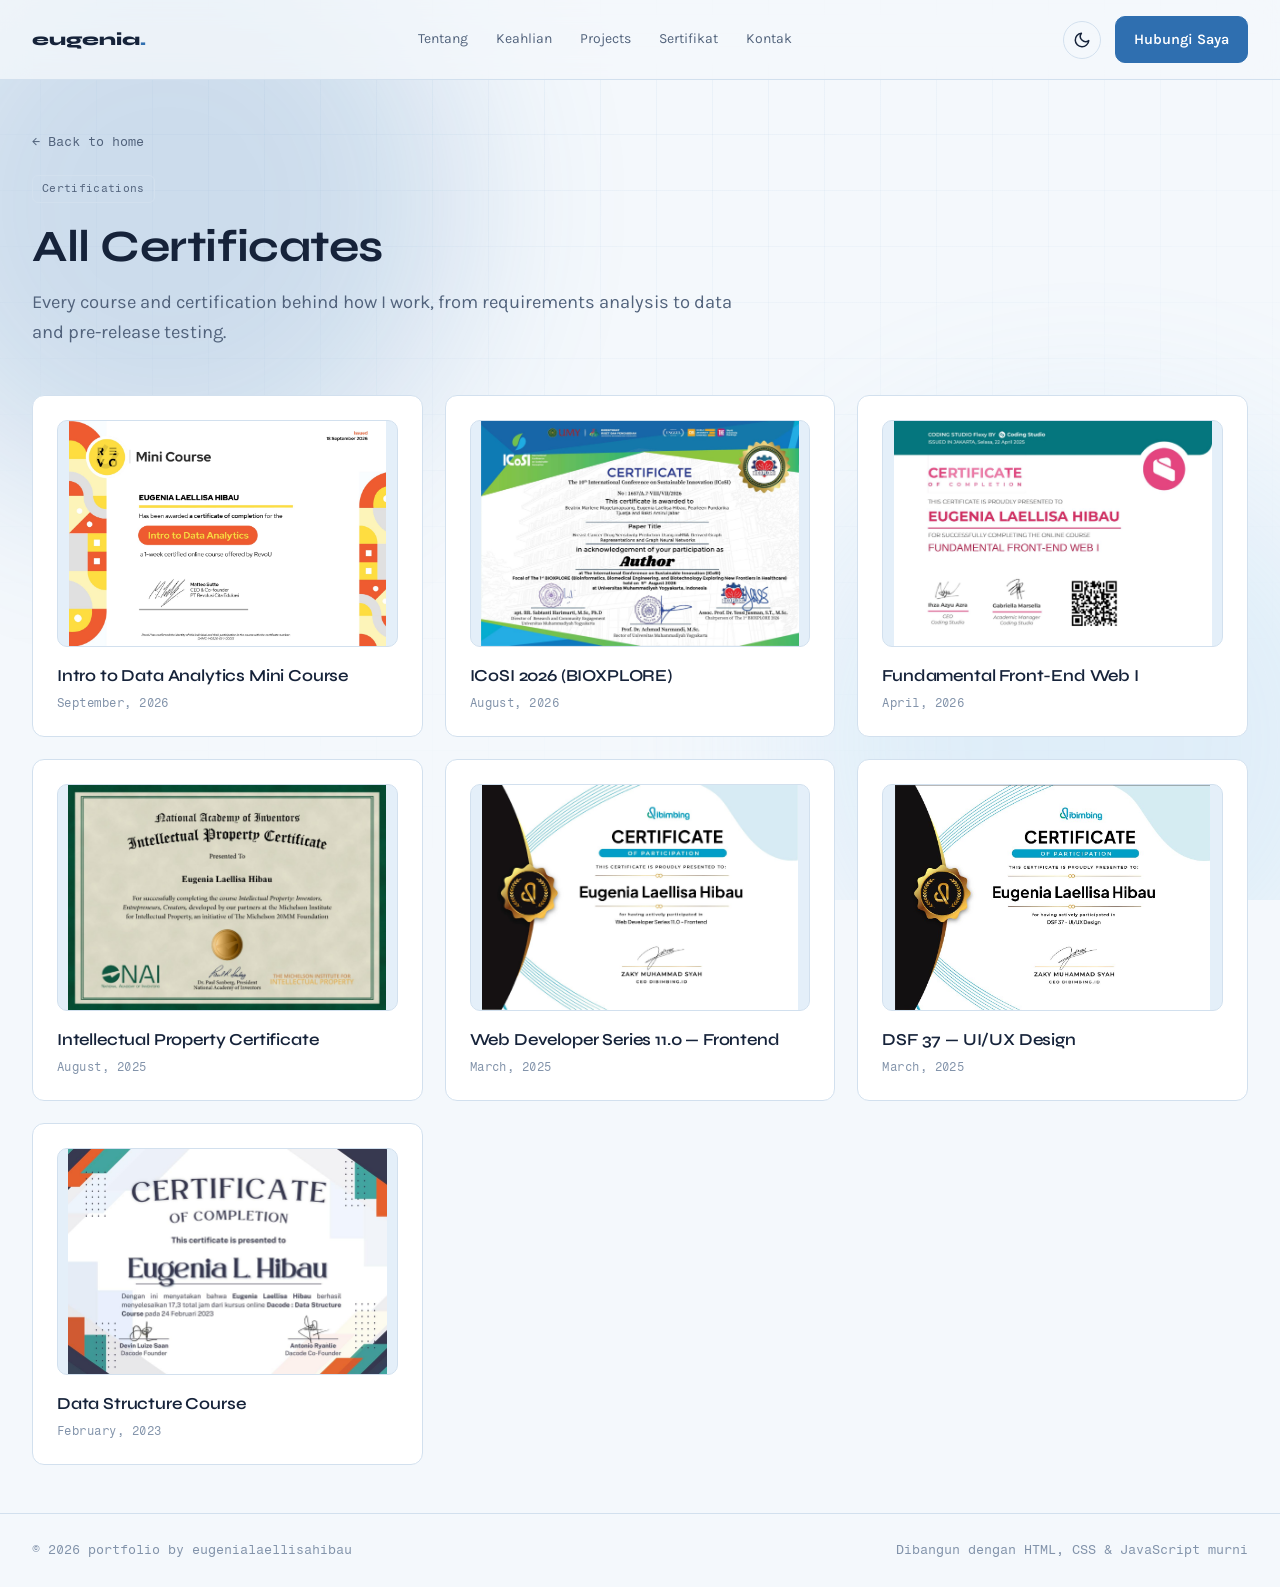
==== certificates.html @ 9e2fe34d "feat: halaman project detail, semua sertifikat, dan perbaikan tampilan Tambah halaman studi kasus pr" ====
<!doctype html>
<html lang="id">
  <head>
    <meta charset="utf-8" />
    <meta name="viewport" content="width=device-width, initial-scale=1" />
    <meta
      name="description"
      content="Semua sertifikat dan pelatihan Eugenia Laellisa Hibau."
    />
    <title>All Certificates — Eugenia Laellisa Hibau</title>

    <link rel="icon" href="favicon.svg" type="image/svg+xml" />
    <link rel="icon" href="favicon.ico" sizes="16x16 32x32 48x48" />
    <link rel="apple-touch-icon" href="apple-touch-icon.png" />

    <link rel="preconnect" href="https://fonts.googleapis.com" />
    <link rel="preconnect" href="https://fonts.gstatic.com" crossorigin />
    <link
      rel="stylesheet"
      href="https://fonts.googleapis.com/css2?family=Syne:wght@600;700;800&family=Karla:wght@400;500;600;700&family=Fragment+Mono&display=swap"
    />

    <link rel="stylesheet" href="css/tokens.css" />
    <link rel="stylesheet" href="css/base.css" />
    <link rel="stylesheet" href="css/reactbits.css" />
    <link rel="stylesheet" href="css/layout.css" />
    <link rel="stylesheet" href="css/sections.css" />
    <link rel="stylesheet" href="css/project-detail.css" />

    <script type="module" src="js/certificates.js"></script>
  </head>

  <body>
    <div class="bg-fx" aria-hidden="true">
      <div class="bg-grid"></div>
      <div class="bg-blob b1"></div>
      <div class="bg-blob b2"></div>
    </div>

    <div class="page">
      <header class="nav">
        <div class="nav-row">
          <a href="index.html#top" class="logo">eugenia<span>.</span></a>

          <nav class="links">
            <a href="index.html#tentang">Tentang</a>
            <a href="index.html#keahlian">Keahlian</a>
            <a href="index.html#proyek">Projects</a>
            <a href="index.html#sertifikat">Sertifikat</a>
            <a href="index.html#kontak">Kontak</a>
          </nav>

          <div class="nav-cta">
            <button
              type="button"
              class="theme-toggle"
              id="theme-toggle"
              aria-label="Ganti tema terang/gelap"
            >
              <svg
                class="icon-sun"
                viewBox="0 0 24 24"
                fill="none"
                stroke="currentColor"
                stroke-width="2"
                stroke-linecap="round"
                stroke-linejoin="round"
                aria-hidden="true"
              >
                <circle cx="12" cy="12" r="4"></circle>
                <path
                  d="M12 2v2M12 20v2M4.93 4.93l1.41 1.41M17.66 17.66l1.41 1.41M2 12h2M20 12h2M4.93 19.07l1.41-1.41M17.66 6.34l1.41-1.41"
                ></path>
              </svg>
              <svg
                class="icon-moon"
                viewBox="0 0 24 24"
                fill="none"
                stroke="currentColor"
                stroke-width="2"
                stroke-linecap="round"
                stroke-linejoin="round"
                aria-hidden="true"
              >
                <path d="M21 12.79A9 9 0 1 1 11.21 3 7 7 0 0 0 21 12.79Z"></path>
              </svg>
            </button>

            <a class="btn btn-primary" href="index.html#kontak">Hubungi Saya</a>
          </div>
        </div>
      </header>

      <main>
        <section class="pd-hero">
          <div class="container">
            <a class="pd-back" href="index.html#sertifikat">&larr; Back to home</a>

            <div class="project-tags">
              <span class="pill">Certifications</span>
            </div>

            <h1 data-animated-content>All Certificates</h1>
            <p class="pd-summary" data-animated-content>
              Every course and certification behind how I work, from
              requirements analysis to data and pre-release testing.
            </p>
          </div>
        </section>

        <section class="pd-body">
          <div class="container">
            <div class="certs-grid">
              <article
                class="card-spotlight cert-card"
                data-animated-content
                data-spotlight
                data-tilt
              >
                <button
                  type="button"
                  class="cert-thumb"
                  data-full="assets/sertifikat/revou-intro-data-analytics.jpg"
                  data-title="Certificate of Completion: Intro to Data Analytics dari RevoU"
                >
                  <img
                    src="assets/sertifikat/revou-intro-data-analytics.jpg"
                    alt="Certificate of Completion: Intro to Data Analytics dari RevoU"
                    loading="lazy"
                    decoding="async"
                  />
                </button>

                <h3 class="cert-title">Intro to Data Analytics Mini Course</h3>
                <p class="cert-date">September, 2026</p>
              </article>

              <article
                class="card-spotlight cert-card"
                data-animated-content
                data-ac-delay="0.06"
                data-spotlight
                data-tilt
              >
                <button
                  type="button"
                  class="cert-thumb"
                  data-full="assets/sertifikat/icosi-bioxplore-2026.jpg"
                  data-title="Sertifikat Author ICoSI 2026 BIOXPLORE dari Universitas Muhammadiyah Yogyakarta"
                >
                  <img
                    src="assets/sertifikat/icosi-bioxplore-2026.jpg"
                    alt="Sertifikat Author ICoSI 2026 BIOXPLORE dari Universitas Muhammadiyah Yogyakarta"
                    loading="lazy"
                    decoding="async"
                  />
                </button>

                <h3 class="cert-title">ICoSI 2026 (BIOXPLORE)</h3>
                <p class="cert-date">August, 2026</p>
              </article>

              <article
                class="card-spotlight cert-card"
                data-animated-content
                data-ac-delay="0.12"
                data-spotlight
                data-tilt
              >
                <button
                  type="button"
                  class="cert-thumb"
                  data-full="assets/sertifikat/coding-studio-frontend-web-i.jpg"
                  data-title="Sertifikat Fundamental Front-End Web I dari Coding Studio"
                >
                  <img
                    src="assets/sertifikat/coding-studio-frontend-web-i.jpg"
                    alt="Sertifikat Fundamental Front-End Web I dari Coding Studio"
                    loading="lazy"
                    decoding="async"
                  />
                </button>

                <h3 class="cert-title">Fundamental Front-End Web I</h3>
                <p class="cert-date">April, 2026</p>
              </article>

              <article
                class="card-spotlight cert-card"
                data-animated-content
                data-ac-delay="0.18"
                data-spotlight
                data-tilt
              >
                <button
                  type="button"
                  class="cert-thumb"
                  data-full="assets/sertifikat/nai-intellectual-property.jpg"
                  data-title="Sertifikat Intellectual Property dari National Academy of Inventors"
                >
                  <img
                    src="assets/sertifikat/nai-intellectual-property.jpg"
                    alt="Sertifikat Intellectual Property dari National Academy of Inventors"
                    loading="lazy"
                    decoding="async"
                  />
                </button>

                <h3 class="cert-title">Intellectual Property Certificate</h3>
                <p class="cert-date">August, 2025</p>
              </article>

              <article
                class="card-spotlight cert-card"
                data-animated-content
                data-ac-delay="0.24"
                data-spotlight
                data-tilt
              >
                <button
                  type="button"
                  class="cert-thumb"
                  data-full="assets/sertifikat/dibimbing-web-developer-frontend.jpg"
                  data-title="Sertifikat Web Developer Series 11.0 Frontend dari dibimbing.id"
                >
                  <img
                    src="assets/sertifikat/dibimbing-web-developer-frontend.jpg"
                    alt="Sertifikat Web Developer Series 11.0 Frontend dari dibimbing.id"
                    loading="lazy"
                    decoding="async"
                  />
                </button>

                <h3 class="cert-title">Web Developer Series 11.0 &mdash; Frontend</h3>
                <p class="cert-date">March, 2025</p>
              </article>

              <article
                class="card-spotlight cert-card"
                data-animated-content
                data-ac-delay="0.3"
                data-spotlight
                data-tilt
              >
                <button
                  type="button"
                  class="cert-thumb"
                  data-full="assets/sertifikat/dibimbing-dsf-37-uiux.jpg"
                  data-title="Sertifikat DSF 37 UI/UX Design dari dibimbing.id"
                >
                  <img
                    src="assets/sertifikat/dibimbing-dsf-37-uiux.jpg"
                    alt="Sertifikat DSF 37 UI/UX Design dari dibimbing.id"
                    loading="lazy"
                    decoding="async"
                  />
                </button>

                <h3 class="cert-title">DSF 37 &mdash; UI/UX Design</h3>
                <p class="cert-date">March, 2025</p>
              </article>

              <article
                class="card-spotlight cert-card"
                data-animated-content
                data-ac-delay="0.36"
                data-spotlight
                data-tilt
              >
                <button
                  type="button"
                  class="cert-thumb"
                  data-full="assets/sertifikat/dacode-data-structure.jpg"
                  data-title="Sertifikat Data Structure Course dari Dacode"
                >
                  <img
                    src="assets/sertifikat/dacode-data-structure.jpg"
                    alt="Sertifikat Data Structure Course dari Dacode"
                    loading="lazy"
                    decoding="async"
                  />
                </button>

                <h3 class="cert-title">Data Structure Course</h3>
                <p class="cert-date">February, 2023</p>
              </article>
            </div>
          </div>
        </section>
      </main>

      <footer>
        <div class="footer-row">
          <span>&copy; 2026 portfolio by eugenialaellisahibau</span>
          <span>Dibangun dengan HTML, CSS &amp; JavaScript murni</span>
        </div>
      </footer>
    </div>
  </body>
</html>
---- css/tokens.css ----
/* ============================================================
   Design token — sumber tunggal untuk warna, radius, dan font.

   Light-first: nilai di :root adalah tema baby blue dan putih,
   dan itu yang tampil untuk semua orang secara bawaan, termasuk
   yang sistemnya diatur gelap. Tema gelap hanya aktif kalau
   pengunjung memilihnya sendiri lewat tombol tema
   (atribut [data-theme='dark'] di <html>).

   Dua biru, dengan peran berbeda:
   --accent    biru tua, untuk tombol dan TEKS. Kontrasnya cukup di
               atas putih.
   --accent-2  baby blue, hanya untuk garis, titik, dan rona. Terlalu
               muda untuk teks: jangan dipakai sebagai `color:` di
               atas latar terang.
   ============================================================ */

:root {
  --bg: #f4f8fc;
  --bg-elevated: #ffffff;
  --surface: #ffffff;
  --surface-2: #e4eff9;
  --border: #d2e0ee;

  --text: #16233a;
  --text-muted: #52637c;
  --text-dim: #8293aa;
  --code: #34496a;

  --accent: #2f6fb0;
  --accent-2: #8cc5ee;
  --accent-warm: #bfe0f7;

  /* warna teks di atas tombol berwarna aksen */
  --on-accent: #ffffff;

  --shadow: 0 18px 40px -24px rgba(22, 35, 58, 0.2);

  --radius-s: 10px;
  --radius-m: 12px;
  --radius-l: 20px;

  --font-display: 'Syne', 'Segoe UI', sans-serif;
  --font-body: 'Karla', 'Segoe UI', Arial, sans-serif;
  --font-mono: 'Fragment Mono', 'Consolas', monospace;

  /* dipakai .theme-toggle untuk menentukan ikon mana yang tampil */
  --icon-sun: none;
  --icon-moon: inline;
}

/* Tema gelap: navy-arang dengan baby blue sebagai aksen. Di latar gelap
   baby blue cukup terang untuk teks, jadi keduanya boleh jadi teks.
   Hanya lewat pilihan manual, tidak mengikuti sistem. */
:root[data-theme='dark'] {
  --bg: #0f1520;
  --bg-elevated: #141c29;
  --surface: #18212f;
  --surface-2: #1f2b3c;
  --border: #2a3749;

  --text: #e6eef8;
  --text-muted: #a0afc2;
  --text-dim: #6c7c91;
  --code: #c3d4ea;

  --accent: #8cc5ee;
  --accent-2: #6aaee0;
  --accent-warm: #bfe0f7;

  --on-accent: #0c1522;

  --shadow: 0 20px 50px -24px rgba(0, 0, 0, 0.55);

  --icon-sun: inline;
  --icon-moon: none;
}
---- css/base.css ----
/* ============================================================
   Reset ringan, tipografi dasar, dan pembungkus lebar halaman.
   ============================================================ */

* {
  box-sizing: border-box;
}

html {
  scroll-behavior: smooth;
}

body {
  margin: 0;
  background: var(--bg);
  color: var(--text);
  font-family: var(--font-body);
  font-size: 16px;
  line-height: 1.6;
  -webkit-font-smoothing: antialiased;
}

a {
  color: inherit;
}

/* line-height 1.15, bukan mewarisi 1.6 dari body: pada font sebesar
   judul, leading longgar ala paragraf menambah spasi kosong di atas
   dan bawah tulisan jauh lebih besar dari yang terlihat wajar, dan
   selama ini membuat jarak di sekitar semua judul section terasa
   terlalu lebar. .hero h1 sudah punya line-height sendiri (0.98) jadi
   tidak terpengaruh. */
h1,
h2,
h3 {
  margin: 0;
  font-family: var(--font-display);
  line-height: 1.15;
  letter-spacing: -0.01em;
  text-wrap: balance;
}

p {
  margin: 0;
}

::selection {
  background: var(--accent);
  color: #fff;
}

:focus-visible {
  outline: 2px solid var(--accent);
  outline-offset: 3px;
}

/* Section yang difokuskan lewat JS setelah klik navigasi (tabindex="-1")
   tidak perlu garis fokus mengelilingi seluruh section. */
[tabindex='-1']:focus {
  outline: none;
}

.container {
  max-width: 1360px;
  margin: 0 auto;
  padding: 0 clamp(16px, 3vw, 32px);
}
---- css/reactbits.css ----
/* ============================================================
   CSS komponen React Bits (https://www.reactbits.dev/)

   Nama class dipertahankan persis seperti komponen aslinya supaya
   mudah dicocokkan dengan dokumentasi. Yang berubah hanya nilai
   warna hardcode -> token halaman, dan itu ditandai per kasus.

   Padanan file di repo React Bits:
     SplitText       src/content/TextAnimations/SplitText/
     GradientText    src/content/TextAnimations/GradientText/
     SpotlightCard   src/content/Components/SpotlightCard/
     TiltedCard      src/content/Components/TiltedCard/
   ============================================================ */

/* ---------------- SplitText ---------------- */

.split-parent {
  display: inline-block;
  overflow: hidden;
  white-space: normal;
  word-wrap: break-word;
  will-change: transform, opacity;
  /* Kompensasi descender: tanpa ini overflow:hidden memotong ekor
     huruf g/y/p pada baris terakhir. */
  padding-bottom: 0.14em;
  margin-bottom: -0.14em;
}

.split-word {
  display: inline-block;
  white-space: nowrap;
  will-change: transform, opacity;
}

.split-char {
  display: inline-block;
  will-change: transform, opacity;
}

/* ---------------- GradientText ---------------- */

.animated-gradient-text {
  position: relative;
  margin: 0 auto;
  display: flex;
  max-width: fit-content;
  flex-direction: row;
  align-items: center;
  justify-content: center;
  border-radius: 20px;
  font-weight: 500;
  backdrop-filter: blur(10px);
  transition: box-shadow 0.5s ease-out;
  overflow: hidden;
}

/* Tambahan di luar komponen asli: varian untuk dipakai sebagai satu
   kata di tengah kalimat, bukan sebagai blok berdiri sendiri. */
.animated-gradient-text.inline {
  display: inline-block;
  margin: 0;
  max-width: none;
  border-radius: 0;
  font-weight: inherit;
  backdrop-filter: none;
  overflow: visible;
  vertical-align: top;
}

.animated-gradient-text.with-border {
  padding: 5.6px 12px;
}

.gradient-overlay {
  position: absolute;
  inset: 0;
  z-index: 0;
  pointer-events: none;
}

.gradient-overlay::before {
  content: '';
  position: absolute;
  left: 50%;
  top: 50%;
  width: calc(100% - 2px);
  height: calc(100% - 2px);
  transform: translate(-50%, -50%);
  border-radius: inherit;
  /* Asli hardcode #120F17. Dipakai token supaya tema terang ikut benar. */
  background-color: var(--bg-elevated);
  z-index: -1;
}

.text-content {
  display: inline-block;
  position: relative;
  z-index: 2;
  background-clip: text;
  -webkit-background-clip: text;
  color: transparent;
}

/* ---------------- SpotlightCard ---------------- */

.card-spotlight {
  position: relative;
  overflow: hidden;
  padding: 32px;
  /* Asli: border-radius 24px, background #111, border #222. */
  border-radius: var(--radius-m);
  border: 1px solid var(--border);
  background: var(--bg-elevated);

  --mouse-x: 50%;
  --mouse-y: 50%;
  --spotlight-color: rgba(255, 255, 255, 0.05);
}

.card-spotlight::before {
  content: '';
  position: absolute;
  inset: 0;
  background: radial-gradient(
    circle at var(--mouse-x) var(--mouse-y),
    var(--spotlight-color),
    transparent 80%
  );
  opacity: 0;
  transition: opacity 0.5s ease;
  pointer-events: none;
}

.card-spotlight:hover::before,
.card-spotlight:focus-within::before {
  opacity: 0.6;
}

/* ---------------- TiltedCard ---------------- */

/* Komponen asli membungkus <img> di dalam .tilted-card-figure yang
   memegang perspective. Di sini tilt dipasang langsung ke kartu
   konten, jadi perspective ikut masuk ke dalam transform. */
.tilted-card {
  transform-style: preserve-3d;
  will-change: transform;
}

.tilted-card-caption {
  pointer-events: none;
  position: absolute;
  left: 0;
  top: 0;
  z-index: 3;
  border-radius: 4px;
  background-color: #fff;
  padding: 4px 10px;
  font-size: 10px;
  color: #2d2d2d;
  white-space: nowrap;
  opacity: 0;
  will-change: transform, opacity;
}
---- css/layout.css ----
/* ============================================================
   Kerangka halaman: lapisan latar, navigasi, tombol, hero,
   kepala section, dan footer.
   ============================================================ */

/* ---------------- lapisan latar ---------------- */

.bg-fx {
  position: fixed;
  inset: 0;
  z-index: 0;
  pointer-events: none;
  overflow: hidden;
}

.bg-grid {
  position: absolute;
  inset: -10% -10%;
  background-image:
    linear-gradient(to right, color-mix(in srgb, var(--accent) 6%, transparent) 1px, transparent 1px),
    linear-gradient(to bottom, color-mix(in srgb, var(--accent) 6%, transparent) 1px, transparent 1px);
  background-size: 56px 56px;
  -webkit-mask-image: radial-gradient(circle at 50% 0%, black, transparent 75%);
  mask-image: radial-gradient(circle at 50% 0%, black, transparent 75%);
}

/* posisi --mx / --my diisi oleh js/main.js mengikuti kursor */
.bg-spot {
  position: absolute;
  inset: 0;
  background: radial-gradient(
    560px circle at var(--mx, 50%) var(--my, 20%),
    color-mix(in srgb, var(--accent-2) 12%, transparent),
    transparent 60%
  );
  transition: background 0.3s ease;
}

/* Di latar terang blob mudah terlalu pekat, jadi opasitasnya lebih
   rendah daripada saat situs masih gelap. */
.bg-blob {
  position: absolute;
  width: 46vw;
  height: 46vw;
  max-width: 640px;
  max-height: 640px;
  border-radius: 50%;
  filter: blur(90px);
  opacity: 0.2;
}

.bg-blob.b1 {
  top: -10%;
  left: -10%;
  background: var(--accent);
  animation: drift1 26s ease-in-out infinite;
}

.bg-blob.b2 {
  bottom: -15%;
  right: -8%;
  background: var(--accent-2);
  animation: drift2 32s ease-in-out infinite;
}

@keyframes drift1 {
  0%,
  100% {
    transform: translate(0, 0) scale(1);
  }
  50% {
    transform: translate(4%, 6%) scale(1.08);
  }
}

@keyframes drift2 {
  0%,
  100% {
    transform: translate(0, 0) scale(1);
  }
  50% {
    transform: translate(-5%, -4%) scale(1.05);
  }
}

@media (prefers-reduced-motion: reduce) {
  .bg-blob {
    animation: none;
  }
}

.page {
  position: relative;
  z-index: 1;
}

/* ---------------- navigasi ---------------- */

header.nav {
  position: sticky;
  top: 0;
  z-index: 20;
  backdrop-filter: blur(14px);
  -webkit-backdrop-filter: blur(14px);
  background: color-mix(in srgb, var(--bg) 78%, transparent);
  border-bottom: 1px solid var(--border);
}

.nav-row {
  display: flex;
  align-items: center;
  justify-content: space-between;
  max-width: 1360px;
  margin: 0 auto;
  padding: 16px clamp(16px, 3vw, 32px);
}

.logo {
  font-family: var(--font-display);
  font-size: 17px;
  font-weight: 800;
  letter-spacing: 0.17px; /* 0.01em pada 17px */
  color: var(--text);
  text-decoration: none;
}

.logo span {
  color: var(--accent);
}

nav.links {
  display: flex;
  gap: 28px;
  margin: 0;
  padding: 0;
  list-style: none;
}

nav.links a {
  font-size: 14px;
  color: var(--text-muted);
  text-decoration: none;
  transition: color 0.2s ease;
}

nav.links a:hover {
  color: var(--text);
}

@media (max-width: 720px) {
  nav.links {
    display: none;
  }
}

/* ---------------- tombol ---------------- */

.btn {
  display: inline-flex;
  align-items: center;
  gap: 8px;
  padding: 11px 18px;
  border: 1px solid transparent;
  border-radius: var(--radius-s);
  font-family: var(--font-body);
  font-size: 14.5px;
  font-weight: 600;
  text-decoration: none;
  cursor: pointer;
  transition: transform 0.2s ease, box-shadow 0.2s ease, background 0.2s ease,
    border-color 0.2s ease, color 0.2s ease;
}

.btn-primary {
  background: var(--accent);
  border-color: var(--accent);
  color: var(--on-accent);
}

.btn-primary:hover {
  transform: translateY(-2px);
  box-shadow: 0 10px 26px -12px color-mix(in srgb, var(--accent) 70%, transparent);
}

.btn-ghost {
  background: var(--surface);
  border-color: var(--border);
  color: var(--text);
}

.btn-ghost:hover {
  border-color: var(--accent);
  color: var(--accent);
}

.nav-cta {
  display: flex;
  align-items: center;
  gap: 14px;
}

.theme-toggle {
  display: inline-flex;
  align-items: center;
  justify-content: center;
  width: 38px;
  height: 38px;
  flex-shrink: 0;
  border: 1px solid var(--border);
  border-radius: 50%;
  background: transparent;
  color: var(--text);
  cursor: pointer;
  transition: border-color 0.2s ease, color 0.2s ease, transform 0.2s ease;
}

.theme-toggle:hover {
  border-color: var(--accent-2);
  color: var(--accent);
  transform: translateY(-1px);
}

.theme-toggle svg {
  width: 18px;
  height: 18px;
}

.theme-toggle .icon-sun {
  display: var(--icon-sun);
}

.theme-toggle .icon-moon {
  display: var(--icon-moon);
}

/* ---------------- hero ---------------- */

/* Tinggi navigasi (80px) dikurangi dari 100dvh, supaya hero mengisi
   persis sisa layar dan section berikutnya tidak ikut terlihat sebelum
   di-scroll. dvh dipakai, bukan vh, supaya di HP tidak terpotong bilah
   alamat browser yang naik-turun. */
.hero {
  position: relative;
  overflow: hidden;
  min-height: calc(100dvh - 80px);
  display: flex;
  flex-direction: column;
  /* align-items sengaja dibiarkan bawaan (stretch): .hero-inner memakai
     class .container, yang punya max-width dan margin:auto sendiri.
     Stretch pada arah silang (horizontal) tidak merusak itu — hasilnya
     tetap kolom 1360px yang sejajar dengan navigasi di atasnya. Kalau
     dipaksa align-items:center, .hero-inner malah melebar penuh layar
     dan pusatnya bergeser dari kolom konten. */
  justify-content: center;
  padding: clamp(40px, 5vw, 64px) 0 clamp(32px, 4vw, 48px);
}

/* Urutan hero: posisi, nama, subheadline, tombol — semua rata tengah. */
.hero-inner {
  position: relative;
  z-index: 1;
  display: flex;
  flex-direction: column;
  align-items: center;
  text-align: center;
}

/* posisi, ditulis mono di atas nama */
.hero-roles {
  font-family: var(--font-mono);
  font-size: clamp(16px, 1.5vw, 18px);
  color: var(--text-muted);
}

/* Nama dalam satu baris. Di Syne 800, "Eugenia Laellisa Hibau" selebar
   ±17,5 kali ukuran fontnya. Lebar kolom konten ±(lebar layar - 64px),
   maksimal 1296px, jadi:
   - 5.2vw menjaga nama tetap muat di kolom pada lebar layar berapa pun;
   - 72px batas atas, karena 72 x 17,5 = 1260px < 1296px.
   Kalau namanya diganti, hitung ulang angka ini. */
.hero h1 {
  margin-top: 14px;
  font-size: clamp(32px, 5.2vw, 72px);
  font-weight: 800;
  line-height: 0.98;
  letter-spacing: -0.02em;
  white-space: nowrap;
}

/* Di HP, satu baris berarti huruf sekecil ±19px. Lebih baik nama
   turun baris dengan ukuran yang tetap tampil sebagai judul. */
@media (max-width: 640px) {
  .hero h1 {
    font-size: 38.4px;
    white-space: normal;
  }
}

.hero p.sub {
  margin: 18px 0 0;
  max-width: 739px; /* ~64ch pada Karla ±19-22px, ukuran hero p.sub */
  font-size: clamp(18.4px, 1.9vw, 22px);
  color: var(--text-muted);
}

.hero-cta {
  display: flex;
  flex-wrap: wrap;
  justify-content: center;
  gap: 14px;
  margin-top: 36px;
}

/* ---------------- kepala section ---------------- */

section {
  padding: clamp(32px, 4vw, 48px) 0;
}

.section-head {
  display: flex;
  flex-direction: column;
  gap: 14px;
  max-width: 570px; /* ~60ch pada Karla 16px */
  margin-bottom: clamp(36px, 5vw, 56px);
}

.kicker {
  font-family: var(--font-mono);
  font-size: 12.5px;
  letter-spacing: 1.75px; /* 0.14em pada 12.5px */
  text-transform: uppercase;
  color: var(--text-dim);
}

.section-head h2 {
  font-size: clamp(27.2px, 3.4vw, 36.8px);
}

.section-head p {
  font-size: 16.32px;
  color: var(--text-muted);
}

/* ---------------- footer ---------------- */

footer {
  border-top: 1px solid var(--border);
  padding: 26px clamp(16px, 3vw, 32px);
}

.footer-row {
  display: flex;
  flex-wrap: wrap;
  justify-content: space-between;
  gap: 10px;
  max-width: 1360px;
  margin: 0 auto;
  font-family: var(--font-mono);
  font-size: 13px;
  color: var(--text-dim);
}
---- css/sections.css ----
/* ============================================================
   Isi tiap section: Tentang, Keahlian, Proyek, Sertifikat, Kontak.
   ============================================================ */

/* ---------------- Tentang ---------------- */

/* align-items default (stretch) sengaja dipertahankan: dua kolom ini
   berbagi satu baris grid, jadi avatar (yang tidak lagi punya
   aspect-ratio tetap) meregang mengikuti tinggi kotak terminal di
   sebelahnya, tinggi berapa pun kotak itu jadinya. Foto selalu "pas"
   dengan tinggi teks, di lebar layar berapa pun. */
.about-grid {
  display: grid;
  grid-template-columns: minmax(0, 340px) minmax(0, 1fr);
  gap: clamp(28px, 5vw, 52px);
}

@media (max-width: 760px) {
  .about-grid {
    grid-template-columns: 1fr;
  }

  /* Di layar sempit, grid turun jadi satu kolom (avatar dan terminal
     bertumpuk), jadi "meregang mengikuti tetangga" tidak berlaku lagi
     -- avatar butuh rasio sendiri di sini supaya tidak kolaps/gepeng. */
  .avatar {
    aspect-ratio: 4 / 5;
    max-width: 280px;
    margin: 0 auto;
  }
}

.avatar {
  position: relative;
  width: 100%;
  overflow: hidden;
  border: 1px solid var(--border);
  border-radius: var(--radius-l);
  background: linear-gradient(155deg, var(--surface-2), var(--surface));
}

.avatar img {
  /* position: absolute mengeluarkan foto dari perhitungan tinggi konten
     avatar. Tanpa ini, foto berpotret (lebih tinggi dari lebar) memaksa
     avatar ikut setinggi rasio aspeknya sendiri saat grid menghitung
     tinggi baris, membuat baris (dan avatar) lebih tinggi daripada kartu
     terminal di sebelahnya. Dengan absolute, avatar tidak punya tinggi
     konten sendiri, jadi baris grid mengikuti tinggi terminal, dan
     avatar -- yang diregangkan grid ke tinggi baris itu -- pas sama
     panjang dengan terminal. */
  position: absolute;
  inset: 0;
  width: 100%;
  height: 100%;
  object-fit: cover;
  object-position: center 80%;
}

.terminal {
  overflow: hidden;
  border: 1px solid var(--border);
  border-radius: var(--radius-m);
  background: var(--bg-elevated);
  box-shadow: var(--shadow);
}

.terminal-bar {
  display: flex;
  align-items: center;
  gap: 8px;
  padding: 12px 16px;
  background: var(--surface);
  border-bottom: 1px solid var(--border);
}

.terminal-bar i {
  width: 10px;
  height: 10px;
  border-radius: 50%;
  background: var(--text-dim);
  opacity: 0.5;
}

.terminal-body {
  padding: 22px 24px 26px;
  font-family: var(--font-mono);
  font-size: 14.5px;
  color: var(--code);
}

.terminal-body .prompt {
  color: var(--accent);
}

.terminal-body .line {
  margin-bottom: 6px;
}

.terminal-body p {
  margin: 0 0 16px;
  font-family: var(--font-body);
  line-height: 1.7;
  color: var(--text);
}

.terminal-body p:last-child {
  margin-bottom: 0;
}

.terminal-body .fact-list {
  margin: 0;
  padding-left: 20px;
  font-family: var(--font-body);
  line-height: 1.7;
  color: var(--text);
}

.terminal-body .fact-list li + li {
  margin-top: 6px;
}

/* ---------------- Keahlian ---------------- */

.skills-grid {
  display: grid;
  grid-template-columns: repeat(auto-fit, minmax(230px, 1fr));
  gap: 20px;
}

/* skin di atas .card-spotlight milik React Bits */
.skill-card {
  padding: 24px;
}

.skill-card:hover {
  border-color: color-mix(in srgb, var(--accent-2) 45%, var(--border));
}

.skill-title {
  font-family: var(--font-display);
  font-size: 16.8px;
  font-weight: 600;
}

.skill-desc {
  margin-top: 8px;
  font-size: 14px;
  line-height: 1.6;
  color: var(--text-muted);
}

/* daftar tag di bawah deskripsi; memakai .pill yang sama dengan
   .project-tags supaya bahasa desainnya konsisten. */
.skill-tags {
  display: flex;
  flex-wrap: wrap;
  gap: 8px;
  margin-top: 14px;
}

/* satu baris ringkas di bawah keempat kartu, bukan diulang per kartu */
.toolbox-strip {
  display: flex;
  align-items: baseline;
  flex-wrap: wrap;
  gap: 8px 12px;
  margin-top: 28px;
  padding-top: 22px;
  border-top: 1px solid var(--border);
}

.toolbox-label {
  flex-shrink: 0;
  font-family: var(--font-mono);
  font-size: 12.5px;
  letter-spacing: 1.75px; /* 0.14em pada 12.5px, sama seperti .kicker */
  text-transform: uppercase;
  color: var(--text-dim);
}

.toolbox-items {
  display: flex;
  flex-wrap: wrap;
  gap: 8px;
}

/* ---------------- Proyek ---------------- */

.projects-grid {
  display: grid;
  grid-template-columns: repeat(auto-fit, minmax(280px, 1fr));
  gap: 22px;
}

/* skin di atas .card-spotlight milik React Bits */
/* Kartunya sendiri adalah <a> (klik di mana saja membuka detail),
   jadi text-decoration dan color dari anchor bawaan browser perlu
   direset di sini. */
.project-card {
  display: flex;
  flex-direction: column;
  min-height: 100%;
  padding: 26px;
  text-decoration: none;
  color: inherit;
}

.project-card:hover {
  border-color: color-mix(in srgb, var(--accent) 45%, var(--border));
  box-shadow: var(--shadow);
}

/* z-index 1 supaya isi kartu tetap di atas lapisan sorot ::before */
.project-tags {
  position: relative;
  z-index: 1;
  display: flex;
  flex-wrap: wrap;
  gap: 8px;
  margin-bottom: 16px;
}

.pill {
  padding: 4px 9px;
  border: 1px solid var(--border);
  border-radius: 6px;
  font-family: var(--font-mono);
  font-size: 11px;
  letter-spacing: 0.33px; /* 0.03em pada 11px */
  color: var(--text-muted);
}

.pill.featured {
  border-color: color-mix(in srgb, var(--accent) 40%, var(--border));
  background: color-mix(in srgb, var(--accent) 10%, transparent);
  color: var(--accent);
}

.project-card h3 {
  position: relative;
  z-index: 1;
  font-size: 18.88px;
  font-weight: 600;
}

.project-card p.desc {
  position: relative;
  z-index: 1;
  flex-grow: 1;
  margin-top: 10px;
  font-size: 14.5px;
  line-height: 1.65;
  color: var(--text-muted);
}

.project-link,
.cert-link {
  position: relative;
  z-index: 1;
  display: inline-flex;
  align-items: center;
  gap: 6px;
  width: fit-content;
  margin-top: 20px;
  font-family: var(--font-mono);
  font-size: 13px;
  color: var(--accent);
  text-decoration: none;
}

.project-link:hover,
.cert-link:hover,
.project-card:hover .project-link {
  text-decoration: underline;
}

/* ---------------- Sertifikat ---------------- */

/* Maksimal 3 kolom: dengan 6 sertifikat, 4 kolom menyisakan baris kedua
   yang cuma terisi 2 kartu. Lebar minimum kolom = sepertiga baris (dikurangi
   dua gap), jadi grid tidak pernah lebih dari 3 kolom; di layar sempit tetap
   turun ke 2 lalu 1 kolom seperti biasa. */
.certs-grid {
  display: grid;
  grid-template-columns: repeat(auto-fit, minmax(max(260px, calc((100% - 44px) / 3)), 1fr));
  gap: 22px;
}

/* Baris kepala section Sertifikat: judul di kiri, tautan "See all" di
   kanan, sejajar di baris yang sama alih-alih tombol di bawah grid. */
.section-head-row {
  display: flex;
  align-items: flex-end;
  justify-content: space-between;
  gap: 24px;
  margin-bottom: clamp(36px, 5vw, 56px);
}

.section-head-row .section-head {
  margin-bottom: 0;
}

.section-see-all {
  flex-shrink: 0;
  display: inline-flex;
  align-items: center;
  gap: 6px;
  font-family: var(--font-mono);
  font-size: 16px;
  color: var(--accent);
  text-decoration: none;
}

.section-see-all:hover {
  text-decoration: underline;
}

@media (max-width: 560px) {
  .section-head-row {
    flex-direction: column;
    align-items: flex-start;
  }
}

/* skin di atas .card-spotlight milik React Bits */
.cert-card {
  display: flex;
  flex-direction: column;
  min-height: 100%;
  padding: 24px;
}

.cert-card:hover {
  border-color: color-mix(in srgb, var(--accent-2) 45%, var(--border));
  box-shadow: var(--shadow);
}

/* Pratinjau gambar sertifikat. object-fit: contain dipakai, bukan cover,
   supaya seluruh muka sertifikat terlihat dan tidak ada tepi yang terpotong. */
.cert-thumb {
  position: relative;
  z-index: 1;
  display: block;
  width: 100%;
  aspect-ratio: 3 / 2;
  margin-bottom: 18px;
  padding: 0;
  overflow: hidden;
  border: 1px solid var(--border);
  border-radius: var(--radius-s);
  background: var(--surface-2);
  cursor: zoom-in;
}

.cert-thumb img {
  width: 100%;
  height: 100%;
  object-fit: contain;
  transition: transform 0.35s cubic-bezier(0.165, 0.84, 0.44, 1);
}

.cert-card:hover .cert-thumb img {
  transform: scale(1.04);
}

/* Petunjuk bahwa gambar bisa diklik. Kursor zoom-in saja tidak cukup:
   di layar sentuh tidak ada kursor sama sekali. */
.cert-thumb::after {
  content: 'Perbesar';
  position: absolute;
  right: 10px;
  bottom: 10px;
  padding: 5px 11px;
  border: 1px solid var(--border);
  border-radius: 999px;
  background: color-mix(in srgb, var(--bg) 80%, transparent);
  backdrop-filter: blur(6px);
  -webkit-backdrop-filter: blur(6px);
  font-family: var(--font-mono);
  font-size: 11px;
  letter-spacing: 0.44px; /* 0.04em pada 11px, .cert-thumb::after */
  color: var(--text);
  opacity: 0;
  transition: opacity 0.25s ease;
  pointer-events: none;
}

.cert-thumb:hover::after,
.cert-thumb:focus-visible::after {
  opacity: 1;
}

/* Tanpa hover, petunjuknya ditampilkan terus. */
@media (hover: none) {
  .cert-thumb::after {
    opacity: 1;
  }
}

@media (prefers-reduced-motion: reduce) {
  .cert-thumb::after {
    transition: none;
  }
}

@media (prefers-reduced-motion: reduce) {
  .cert-thumb img {
    transition: none;
  }
  .cert-card:hover .cert-thumb img {
    transform: none;
  }
}

.cert-title {
  position: relative;
  z-index: 1;
  font-size: 16.8px;
  font-weight: 600;
  line-height: 1.35;
}

.cert-date {
  position: relative;
  z-index: 1;
  margin: 6px 0 0;
  font-family: var(--font-mono);
  font-size: 11.5px;
  letter-spacing: 0.46px; /* 0.04em pada 11.5px, .cert-date */
  color: var(--text-dim);
}

/* ---------------- Kontak ---------------- */

.contact-card {
  display: grid;
  grid-template-columns: 1.1fr 0.9fr;
  gap: 36px;
  align-items: center;
  padding: clamp(32px, 5vw, 56px);
  border: 1px solid var(--border);
  border-radius: var(--radius-l);
  background: linear-gradient(160deg, var(--surface), var(--bg-elevated));
}

@media (max-width: 760px) {
  .contact-card {
    grid-template-columns: 1fr;
  }
}

.contact-card h2 {
  font-size: clamp(25.6px, 3vw, 33.6px);
}

.contact-card p {
  margin-top: 14px;
  max-width: 437px; /* ~46ch pada Karla 16px */
  color: var(--text-muted);
}

/* Melanjutkan gaya "$ kontak --email" yang sebelumnya statis di .prompt-box;
   sekarang jadi tiga baris yang bisa diklik. */
.term-box {
  overflow: hidden;
  border: 1px solid var(--border);
  border-radius: var(--radius-s);
  background: var(--bg);
}

.term-row {
  display: flex;
  align-items: center;
  gap: 11px;
  padding: 13px 16px;
  border-bottom: 1px solid var(--border);
  color: var(--text);
  font-family: var(--font-mono);
  font-size: 13.5px;
  text-decoration: none;
  transition: background 0.15s ease, color 0.15s ease;
}

.term-row:last-child {
  border-bottom: none;
}

.term-row:hover,
.term-row:focus-visible {
  background: var(--surface);
  color: var(--accent);
}

.term-row svg {
  width: 15px;
  height: 15px;
  flex-shrink: 0;
  color: var(--accent);
}

.term-row .field {
  min-width: 62px;
  color: var(--text-dim);
}

.term-row .value {
  color: var(--code);
}

.term-row:hover .value,
.term-row:focus-visible .value {
  color: var(--accent);
}

.term-row .arrow {
  margin-left: auto;
  color: var(--accent);
  opacity: 0;
  transition: opacity 0.15s ease;
}

.term-row:hover .arrow,
.term-row:focus-visible .arrow {
  opacity: 1;
}

/* ---------------- lightbox sertifikat ---------------- */

.lightbox {
  width: min(94vw, 1400px);
  max-width: none;
  max-height: 92vh;
  padding: 0;
  border: 1px solid var(--border);
  border-radius: var(--radius-m);
  background: var(--bg-elevated);
  color: var(--text);
  overflow: hidden;
}

.lightbox::backdrop {
  background: rgba(12, 20, 33, 0.8);
  backdrop-filter: blur(4px);
}

.lightbox img {
  display: block;
  width: 100%;
  max-height: calc(92vh - 64px);
  object-fit: contain;
  background: var(--surface-2);
}

.lightbox-bar {
  display: flex;
  align-items: center;
  justify-content: space-between;
  gap: 16px;
  padding: 14px 18px;
  border-top: 1px solid var(--border);
}

.lightbox-title {
  font-size: 14px;
  line-height: 1.4;
  color: var(--text-muted);
}

.lightbox-close {
  flex-shrink: 0;
  width: 34px;
  height: 34px;
  border: 1px solid var(--border);
  border-radius: 50%;
  background: transparent;
  color: var(--text);
  font-size: 18px;
  line-height: 1;
  cursor: pointer;
  transition: border-color 0.2s ease, color 0.2s ease;
}

.lightbox-close:hover {
  border-color: var(--accent-2);
  color: var(--accent);
}
---- css/project-detail.css ----
/* ============================================================
   Halaman detail proyek (projects/*.html).

   Dipakai bersama tokens.css + base.css + layout.css + sections.css
   (untuk .container, .section-head, .pill, .project-tags, nav, footer).
   File ini hanya berisi yang khas milik halaman detail: hero judul,
   grid ringkasan-kasus, dan navigasi ke proyek lain.
   ============================================================ */

.pd-hero {
  padding: clamp(28px, 5vw, 48px) 0 clamp(20px, 3vw, 32px);
}

.pd-back {
  display: inline-flex;
  align-items: center;
  gap: 6px;
  margin-bottom: 22px;
  font-family: var(--font-mono);
  font-size: 13px;
  color: var(--text-muted);
  text-decoration: none;
}

.pd-back:hover {
  color: var(--accent);
}

.pd-hero .project-tags {
  margin-bottom: 18px;
}

.pd-hero h1 {
  max-width: 22ch;
  font-size: clamp(28.8px, 4.4vw, 44.8px);
}

.pd-summary {
  margin-top: 16px;
  max-width: 65ch;
  font-size: clamp(16px, 1.6vw, 18.4px);
  color: var(--text-muted);
}

/* ---------------- meta: tahun / peran / tumpukan ---------------- */

.pd-meta {
  display: grid;
  grid-template-columns: repeat(auto-fit, minmax(160px, 1fr));
  gap: 20px;
  margin: 32px 0 0;
  padding: 22px 0 0;
  border-top: 1px solid var(--border);
}

.pd-meta dt {
  font-family: var(--font-mono);
  font-size: 11.5px;
  letter-spacing: 0.06em;
  text-transform: uppercase;
  color: var(--text-dim);
}

.pd-meta dd {
  margin: 6px 0 0;
  font-size: 15px;
}

/* ---------------- badan: studi kasus + sisi alat ---------------- */

.pd-body {
  padding-top: clamp(8px, 2vw, 16px);
}

.pd-grid {
  display: grid;
  grid-template-columns: minmax(0, 1fr) minmax(0, 280px);
  gap: clamp(32px, 5vw, 56px);
  align-items: start;
}

@media (max-width: 800px) {
  .pd-grid {
    grid-template-columns: 1fr;
  }
}

.pd-case {
  display: flex;
  flex-direction: column;
  gap: clamp(28px, 4vw, 40px);
}

.pd-case section h2 {
  font-size: 21.5px;
}

.pd-case section p {
  margin-top: 10px;
  max-width: 68ch;
  line-height: 1.7;
  color: var(--text-muted);
}

.pd-side {
  position: sticky;
  top: 96px;
  padding: 22px;
  border: 1px solid var(--border);
  border-radius: var(--radius-m);
  background: var(--bg-elevated);
  box-shadow: var(--shadow);
}

.pd-side h2 {
  font-size: 15px;
}

.pd-side .toolbox-items {
  margin-top: 14px;
}

.pd-side .btn {
  margin-top: 20px;
  width: 100%;
  justify-content: center;
}

/* ---------------- navigasi ke proyek lain ---------------- */

.pd-pager {
  display: flex;
  flex-wrap: wrap;
  justify-content: space-between;
  gap: 16px;
  margin-top: clamp(48px, 6vw, 72px);
  padding-top: 28px;
  border-top: 1px solid var(--border);
}

.pd-pager a {
  display: flex;
  flex-direction: column;
  gap: 4px;
  max-width: 320px;
  text-decoration: none;
  color: var(--text);
}

.pd-pager a:last-child {
  text-align: right;
  align-items: flex-end;
}

.pd-pager .pd-pager-label {
  font-family: var(--font-mono);
  font-size: 11.5px;
  letter-spacing: 0.06em;
  text-transform: uppercase;
  color: var(--text-dim);
}

.pd-pager .pd-pager-title {
  font-family: var(--font-display);
  font-weight: 600;
  font-size: 15px;
}

.pd-pager a:hover .pd-pager-title {
  color: var(--accent);
}
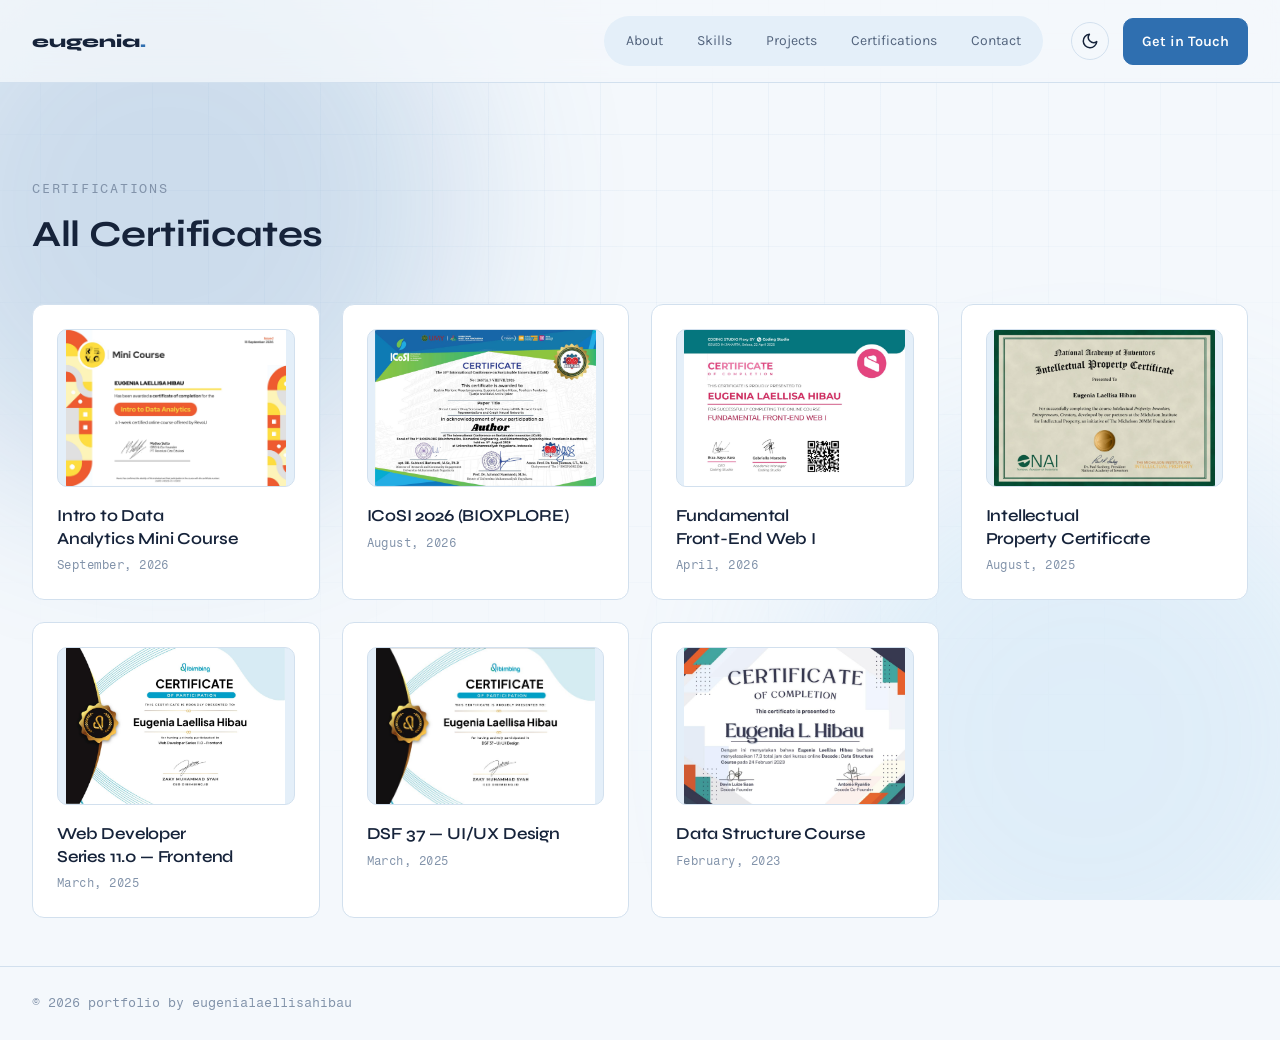
==== commit 37d8d616: "feat: jadikan navbar/proyek berbahasa Inggris, rombak studi kasus Digital Invitation Ganti label nav" ====
--- a/certificates.html
+++ b/certificates.html
@@ -43,11 +43,11 @@
           <a href="index.html#top" class="logo">eugenia<span>.</span></a>
 
           <nav class="links">
-            <a href="index.html#tentang">Tentang</a>
-            <a href="index.html#keahlian">Keahlian</a>
+            <a href="index.html#tentang">About</a>
+            <a href="index.html#keahlian">Skills</a>
             <a href="index.html#proyek">Projects</a>
-            <a href="index.html#sertifikat">Sertifikat</a>
-            <a href="index.html#kontak">Kontak</a>
+            <a href="index.html#sertifikat">Certifications</a>
+            <a href="index.html#kontak">Contact</a>
           </nav>
 
           <div class="nav-cta">
@@ -86,7 +86,7 @@
               </svg>
             </button>
 
-            <a class="btn btn-primary" href="index.html#kontak">Hubungi Saya</a>
+            <a class="btn btn-primary" href="index.html#kontak">Get in Touch</a>
           </div>
         </div>
       </header>
@@ -94,23 +94,15 @@
       <main>
         <section class="pd-hero">
           <div class="container">
-            <a class="pd-back" href="index.html#sertifikat">&larr; Back to home</a>
-
-            <div class="project-tags">
-              <span class="pill">Certifications</span>
-            </div>
-
-            <h1 data-animated-content>All Certificates</h1>
-            <p class="pd-summary" data-animated-content>
-              Every course and certification behind how I work, from
-              requirements analysis to data and pre-release testing.
-            </p>
+            <div class="kicker">Certifications</div>
+
+            <h1 class="pd-hero-title-sm" data-animated-content>All Certificates</h1>
           </div>
         </section>
 
         <section class="pd-body">
           <div class="container">
-            <div class="certs-grid">
+            <div class="certs-grid certs-grid-4">
               <article
                 class="card-spotlight cert-card"
                 data-animated-content
@@ -292,7 +284,6 @@
       <footer>
         <div class="footer-row">
           <span>&copy; 2026 portfolio by eugenialaellisahibau</span>
-          <span>Dibangun dengan HTML, CSS &amp; JavaScript murni</span>
         </div>
       </footer>
     </div>
--- a/css/layout.css
+++ b/css/layout.css
@@ -109,7 +109,8 @@
 .nav-row {
   display: flex;
   align-items: center;
-  justify-content: space-between;
+  justify-content: flex-start;
+  gap: 28px;
   max-width: 1360px;
   margin: 0 auto;
   padding: 16px clamp(16px, 3vw, 32px);
@@ -128,23 +129,39 @@
   color: var(--accent);
 }
 
+/* margin-left: auto mendorong nav.links + nav-cta jadi satu kelompok
+   rapat di kanan, logo tetap sendirian di kiri. */
 nav.links {
   display: flex;
-  gap: 28px;
-  margin: 0;
-  padding: 0;
+  align-items: center;
+  gap: 2px;
+  margin: 0 0 0 auto;
+  padding: 6px;
   list-style: none;
+  background: var(--surface-2);
+  border-radius: 999px;
 }
 
 nav.links a {
+  padding: 8px 16px;
+  border-radius: 999px;
   font-size: 14px;
   color: var(--text-muted);
   text-decoration: none;
-  transition: color 0.2s ease;
+  transition: color 0.2s ease, background 0.2s ease, box-shadow 0.2s ease;
 }
 
 nav.links a:hover {
   color: var(--text);
+}
+
+/* Tautan section yang sedang terlihat, disorot oleh js/main.js lewat
+   IntersectionObserver -- lihat komentar "navigasi: sorot tautan". */
+nav.links a.is-active {
+  background: var(--bg-elevated);
+  color: var(--accent);
+  font-weight: 600;
+  box-shadow: var(--shadow);
 }
 
 @media (max-width: 720px) {
@@ -191,6 +208,30 @@
 .btn-ghost:hover {
   border-color: var(--accent);
   color: var(--accent);
+}
+
+/* Dipakai di atas kartu berwarna solid (mis. CTA penutup halaman detail
+   proyek), bukan di atas latar biasa -- makanya warnanya kebalik dari
+   .btn-primary/.btn-ghost. */
+.btn-light {
+  background: var(--on-accent);
+  border-color: var(--on-accent);
+  color: var(--accent);
+}
+
+.btn-light:hover {
+  transform: translateY(-2px);
+  box-shadow: 0 10px 26px -12px rgba(0, 0, 0, 0.25);
+}
+
+.btn-outline-light {
+  background: transparent;
+  border-color: color-mix(in srgb, var(--on-accent) 55%, transparent);
+  color: var(--on-accent);
+}
+
+.btn-outline-light:hover {
+  border-color: var(--on-accent);
 }
 
 .nav-cta {
--- a/css/sections.css
+++ b/css/sections.css
@@ -121,19 +121,43 @@
 
 /* ---------------- Keahlian ---------------- */
 
+/* Judul section ini panjang ("What I focus on, and the skills I bring to
+   each") dan section-head lain gak punya subheadline lagi di sini, jadi
+   batas lebar 570px (yang gunanya membatasi lebar paragraf) dilepas
+   supaya judulnya muat satu baris. */
+#keahlian .section-head {
+  max-width: none;
+}
+
+#keahlian .section-head h2 {
+  font-size: clamp(22.4px, 2.6vw, 32px);
+  white-space: nowrap;
+}
+
+@media (max-width: 700px) {
+  #keahlian .section-head h2 {
+    white-space: normal;
+  }
+}
+
 .skills-grid {
   display: grid;
   grid-template-columns: repeat(auto-fit, minmax(230px, 1fr));
   gap: 20px;
 }
 
-/* skin di atas .card-spotlight milik React Bits */
+/* skin di atas .card-spotlight milik React Bits. Warna kartu berpindah ke
+   solid accent saat di-hover -- transition di sini, nilai akhirnya di
+   blok :hover di bawah. */
 .skill-card {
   padding: 24px;
+  transition: background 0.25s ease, border-color 0.25s ease, color 0.25s ease;
 }
 
 .skill-card:hover {
-  border-color: color-mix(in srgb, var(--accent-2) 45%, var(--border));
+  border-color: var(--accent);
+  background: var(--accent);
+  color: var(--on-accent);
 }
 
 .skill-title {
@@ -142,40 +166,186 @@
   font-weight: 600;
 }
 
+/* .skill-desc dan .skill-list ditumpuk di sel grid yang sama (bukan
+   dipasang/dilepas lewat display), jadi keduanya sama-sama ikut
+   menentukan tinggi .skill-body -- tinggi kartu jadi tetap sama baik
+   di-hover maupun tidak, tidak ada lompatan ukuran. Yang berubah cuma
+   opacity/visibility. */
+.skill-body {
+  position: relative;
+  display: grid;
+  margin-top: 8px;
+}
+
+.skill-body > * {
+  grid-area: 1 / 1;
+}
+
 .skill-desc {
-  margin-top: 8px;
   font-size: 14px;
   line-height: 1.6;
   color: var(--text-muted);
-}
-
-/* daftar tag di bawah deskripsi; memakai .pill yang sama dengan
-   .project-tags supaya bahasa desainnya konsisten. */
-.skill-tags {
-  display: flex;
-  flex-wrap: wrap;
+  opacity: 1;
+  visibility: visible;
+  transition: opacity 0.2s ease;
+}
+
+.skill-card:hover .skill-desc {
+  opacity: 0;
+  visibility: hidden;
+}
+
+/* Daftar keahlian bercentang, cuma tampil saat kartu di-hover -- lihat
+   .skill-card:hover .skill-list di bawah. Tanda centang dibuat lewat
+   ::before, bukan <svg> per item, supaya markup-nya tetap teks polos. */
+.skill-list {
+  display: flex;
+  flex-direction: column;
+  gap: 7px;
+  margin: 0;
+  padding: 0;
+  list-style: none;
+  font-size: 13.5px;
+  opacity: 0;
+  visibility: hidden;
+  transition: opacity 0.2s ease;
+}
+
+.skill-card:hover .skill-list {
+  opacity: 1;
+  visibility: visible;
+}
+
+.skill-list li {
+  display: flex;
+  align-items: center;
   gap: 8px;
+}
+
+.skill-list li::before {
+  content: '';
+  flex-shrink: 0;
+  width: 16px;
+  height: 16px;
+  border-radius: 50%;
+  background: color-mix(in srgb, var(--on-accent) 22%, transparent);
+  background-image: url("data:image/svg+xml,%3Csvg xmlns='http://www.w3.org/2000/svg' viewBox='0 0 24 24' fill='none' stroke='white' stroke-width='3' stroke-linecap='round' stroke-linejoin='round'%3E%3Cpath d='m5 12 5 5L20 7'/%3E%3C/svg%3E");
+  background-repeat: no-repeat;
+  background-position: center;
+  background-size: 60%;
+}
+
+.skill-count {
+  display: block;
   margin-top: 14px;
+  font-family: var(--font-mono);
+  font-size: 12.5px;
+  color: var(--text-dim);
+}
+
+.skill-card:hover .skill-count {
+  visibility: hidden;
 }
 
 /* satu baris ringkas di bawah keempat kartu, bukan diulang per kartu */
 .toolbox-strip {
   display: flex;
-  align-items: baseline;
-  flex-wrap: wrap;
-  gap: 8px 12px;
+  flex-direction: column;
+  gap: 16px;
   margin-top: 28px;
   padding-top: 22px;
   border-top: 1px solid var(--border);
 }
 
 .toolbox-label {
-  flex-shrink: 0;
   font-family: var(--font-mono);
   font-size: 12.5px;
   letter-spacing: 1.75px; /* 0.14em pada 12.5px, sama seperti .kicker */
   text-transform: uppercase;
   color: var(--text-dim);
+}
+
+/* Marquee logo + nama. Track berisi dua grup identik; digeser -50%
+   (tepat satu grup) lalu diulang, jadi putarannya tanpa lompatan. Padding
+   kanan tiap grup = gap antar chip supaya lebar dua grup persis sama. */
+.tools-marquee {
+  overflow: hidden;
+  padding: 6px 0; /* ruang untuk bayangan chip agar tidak terpotong */
+  -webkit-mask-image: linear-gradient(90deg, transparent, #000 5%, #000 95%, transparent);
+  mask-image: linear-gradient(90deg, transparent, #000 5%, #000 95%, transparent);
+}
+
+.tools-track {
+  display: flex;
+  width: max-content;
+  animation: tools-scroll 45s linear infinite;
+}
+
+.tools-marquee:hover .tools-track,
+.tools-marquee:focus-within .tools-track {
+  animation-play-state: paused;
+}
+
+.tools-group {
+  display: flex;
+  gap: 12px;
+  margin: 0;
+  padding: 0 12px 0 0;
+  list-style: none;
+}
+
+.tool-chip {
+  display: inline-flex;
+  align-items: center;
+  gap: 10px;
+  padding: 10px 18px;
+  border: 1px solid var(--border);
+  border-radius: 999px;
+  background: var(--bg-elevated);
+  box-shadow: 0 6px 18px -12px color-mix(in srgb, var(--accent) 45%, transparent);
+  font-size: 14.5px;
+  font-weight: 600;
+  white-space: nowrap;
+  color: var(--text-muted);
+}
+
+.tool-chip img {
+  flex-shrink: 0;
+  width: 22px;
+  height: 22px;
+  object-fit: contain;
+}
+
+/* logo hitam polos (GitHub) tidak terlihat di tema gelap */
+:root[data-theme='dark'] .tool-chip .logo-mono {
+  filter: invert(1);
+}
+
+@keyframes tools-scroll {
+  to {
+    transform: translateX(-50%);
+  }
+}
+
+@media (prefers-reduced-motion: reduce) {
+  .tools-marquee {
+    -webkit-mask-image: none;
+    mask-image: none;
+  }
+
+  .tools-track {
+    width: auto;
+    animation: none;
+  }
+
+  .tools-group {
+    flex-wrap: wrap;
+    padding-right: 0;
+  }
+
+  .tools-group[aria-hidden='true'] {
+    display: none;
+  }
 }
 
 .toolbox-items {
@@ -286,18 +456,61 @@
   gap: 22px;
 }
 
-/* Baris kepala section Sertifikat: judul di kiri, tautan "See all" di
-   kanan, sejajar di baris yang sama alih-alih tombol di bawah grid. */
+/* Cuplikan 4 sertifikat di beranda: satu baris penuh, bukan ikut lebar
+   minimum .certs-grid biasa (yang bikin kartu ke-4 turun baris). */
+.certs-grid-4 {
+  grid-template-columns: repeat(4, minmax(0, 1fr));
+}
+
+@media (max-width: 900px) {
+  .certs-grid-4 {
+    grid-template-columns: repeat(2, minmax(0, 1fr));
+  }
+}
+
+@media (max-width: 560px) {
+  .certs-grid-4 {
+    grid-template-columns: 1fr;
+  }
+}
+
+/* Baris kepala section Sertifikat/Projects: judul di kiri, tautan "See
+   all" di pojok kanan (baris ini sendiri tidak dibatasi max-width, beda
+   dari .section-head, supaya tautannya sampai ke tepi kanan container),
+   sejajar dengan kicker+h2, bukan dengan paragraf di bawahnya. */
 .section-head-row {
   display: flex;
   align-items: flex-end;
   justify-content: space-between;
-  gap: 24px;
+  gap: 18px;
+  margin-bottom: 14px;
+}
+
+/* Projects dan Certifications tidak punya paragraf subheadline lagi
+   (section-lede) di bawah judulnya, jadi baris judul ini sendiri yang
+   perlu menjaga jarak ke grid kartu -- disamakan dengan jarak
+   .section-head (Skills) ke grid-nya. */
+#proyek .section-head-row,
+#sertifikat .section-head-row {
   margin-bottom: clamp(36px, 5vw, 56px);
+}
+
+/* Judulnya cukup panjang untuk kebentur max-width 570px bawaan
+   .section-head, jadi dilepas di sini supaya muat satu baris (sama
+   seperti perlakuan h2 Skills). */
+#sertifikat .section-head-row .section-head {
+  max-width: none;
 }
 
 .section-head-row .section-head {
   margin-bottom: 0;
+}
+
+.section-lede {
+  max-width: 570px; /* ~60ch pada Karla 16px, sama seperti .section-head */
+  margin-bottom: clamp(36px, 5vw, 56px);
+  font-size: 16.32px;
+  color: var(--text-muted);
 }
 
 .section-see-all {
@@ -361,46 +574,6 @@
 
 .cert-card:hover .cert-thumb img {
   transform: scale(1.04);
-}
-
-/* Petunjuk bahwa gambar bisa diklik. Kursor zoom-in saja tidak cukup:
-   di layar sentuh tidak ada kursor sama sekali. */
-.cert-thumb::after {
-  content: 'Perbesar';
-  position: absolute;
-  right: 10px;
-  bottom: 10px;
-  padding: 5px 11px;
-  border: 1px solid var(--border);
-  border-radius: 999px;
-  background: color-mix(in srgb, var(--bg) 80%, transparent);
-  backdrop-filter: blur(6px);
-  -webkit-backdrop-filter: blur(6px);
-  font-family: var(--font-mono);
-  font-size: 11px;
-  letter-spacing: 0.44px; /* 0.04em pada 11px, .cert-thumb::after */
-  color: var(--text);
-  opacity: 0;
-  transition: opacity 0.25s ease;
-  pointer-events: none;
-}
-
-.cert-thumb:hover::after,
-.cert-thumb:focus-visible::after {
-  opacity: 1;
-}
-
-/* Tanpa hover, petunjuknya ditampilkan terus. */
-@media (hover: none) {
-  .cert-thumb::after {
-    opacity: 1;
-  }
-}
-
-@media (prefers-reduced-motion: reduce) {
-  .cert-thumb::after {
-    transition: none;
-  }
 }
 
 @media (prefers-reduced-motion: reduce) {
--- a/css/project-detail.css
+++ b/css/project-detail.css
@@ -8,7 +8,7 @@
    ============================================================ */
 
 .pd-hero {
-  padding: clamp(28px, 5vw, 48px) 0 clamp(20px, 3vw, 32px);
+  padding: clamp(56px, 9vw, 96px) 0 clamp(20px, 3vw, 32px);
 }
 
 .pd-back {
@@ -35,6 +35,14 @@
   font-size: clamp(28.8px, 4.4vw, 44.8px);
 }
 
+/* Halaman "All Projects" (projects.html): judulnya disamakan dengan
+   ukuran section-head h2 di beranda (mis. "Projects I've worked on"),
+   bukan ukuran judul hero halaman detail proyek yang lebih besar. */
+.pd-hero-title-sm {
+  margin-top: 14px;
+  font-size: clamp(27.2px, 3.4vw, 36.8px) !important;
+}
+
 .pd-summary {
   margin-top: 16px;
   max-width: 65ch;
@@ -42,15 +50,118 @@
   color: var(--text-muted);
 }
 
-/* ---------------- meta: tahun / peran / tumpukan ---------------- */
+/* Halaman detail ringkas (belum ada Masalah/Pendekatan/Hasil): CTA
+   kontak langsung di bawah ringkasan, bukan di aside .pd-side. */
+.pd-hero > .container > .btn {
+  margin-top: 28px;
+}
+
+/* Kartu sampul dari studi kasus PDF asli (judul + ilustrasi), dipotong
+   dari halaman pertama PDF-nya. */
+.pd-hero-art {
+  flex-shrink: 0;
+  width: clamp(360px, 46vw, 620px);
+  margin-top: 40px;
+  aspect-ratio: 1750 / 984;
+  object-fit: cover;
+  border-radius: var(--radius-l);
+  box-shadow: var(--shadow);
+}
+
+@media (max-width: 800px) {
+  .pd-hero-art {
+    width: 100%;
+    max-width: 420px;
+  }
+}
+
+/* Digital Invitation: gambar hero-nya sendiri hampir persegi (1720x1600),
+   bukan lanskap 1750x984 seperti To-Do List App. */
+.pd-hero-art-square {
+  aspect-ratio: 1720 / 1600;
+  object-fit: contain;
+}
+
+/* Kartu statistik Year/Role/Type/Tools -- kotak bergaris dengan garis
+   pemisah vertikal antar kolom. */
+.pd-stats {
+  display: grid;
+  grid-template-columns: repeat(4, minmax(0, 1fr));
+  gap: 0;
+  margin: 32px 0 0;
+  padding: 18px 0;
+  border: 1px solid var(--border);
+  border-radius: var(--radius-m);
+  background: var(--bg-elevated);
+}
+
+.pd-stats > div {
+  padding: 0 18px;
+}
+
+.pd-stats > div + div {
+  border-left: 1px solid var(--border);
+}
+
+.pd-stats dt {
+  font-family: var(--font-mono);
+  font-size: 11px;
+  letter-spacing: 0.06em;
+  text-transform: uppercase;
+  color: var(--text-dim);
+}
+
+.pd-stats dd {
+  margin: 6px 0 0;
+  font-size: 14.5px;
+}
+
+@media (max-width: 640px) {
+  .pd-stats {
+    grid-template-columns: repeat(2, minmax(0, 1fr));
+  }
+
+  .pd-stats > div:nth-child(2n+1) {
+    border-left: none;
+  }
+
+  .pd-stats > div:nth-child(n+3) {
+    margin-top: 16px;
+    padding-top: 16px;
+    border-top: 1px solid var(--border);
+  }
+}
+
+.pd-cta {
+  display: flex;
+  flex-wrap: wrap;
+  gap: 14px;
+  margin-top: 28px;
+}
+
+/* ---------------- baris hero: judul di kiri, meta di kanan ---------------- */
+
+.pd-hero-row {
+  display: flex;
+  align-items: flex-start;
+  justify-content: space-between;
+  gap: clamp(24px, 5vw, 56px);
+}
+
+.pd-intro {
+  min-width: 0;
+}
+
+/* ---------------- meta: tahun / peran / klien ---------------- */
 
 .pd-meta {
-  display: grid;
-  grid-template-columns: repeat(auto-fit, minmax(160px, 1fr));
+  display: flex;
+  flex-direction: column;
+  flex-shrink: 0;
   gap: 20px;
-  margin: 32px 0 0;
-  padding: 22px 0 0;
-  border-top: 1px solid var(--border);
+  margin: 80px 0 0;
+  padding: 0;
+  border: none;
 }
 
 .pd-meta dt {
@@ -64,6 +175,26 @@
 .pd-meta dd {
   margin: 6px 0 0;
   font-size: 15px;
+  white-space: nowrap;
+}
+
+@media (max-width: 800px) {
+  .pd-hero-row {
+    flex-direction: column;
+  }
+
+  .pd-meta {
+    flex-direction: row;
+    flex-wrap: wrap;
+    gap: 20px;
+    margin-top: 32px;
+    padding-top: 22px;
+    border-top: 1px solid var(--border);
+  }
+
+  .pd-meta dd {
+    white-space: normal;
+  }
 }
 
 /* ---------------- badan: studi kasus + sisi alat ---------------- */
@@ -126,6 +257,409 @@
   justify-content: center;
 }
 
+/* ---------------- studi kasus panjang (dua kolom, kartu alur, dsb.) ---------------- */
+
+.pd-two-col {
+  display: grid;
+  grid-template-columns: repeat(2, minmax(0, 1fr));
+  gap: clamp(24px, 4vw, 48px);
+}
+
+@media (max-width: 700px) {
+  .pd-two-col {
+    grid-template-columns: 1fr;
+  }
+}
+
+.pd-two-col ul {
+  margin: 10px 0 0;
+  padding-left: 20px;
+  color: var(--text-muted);
+  line-height: 1.7;
+}
+
+.pd-two-col li + li {
+  margin-top: 6px;
+}
+
+/* Kartu catatan putih (problem/who it's for, what I built/learned) --
+   sedikit menonjol dari latar section supaya kebaca sebagai satu unit. */
+.pd-note-card {
+  padding: 22px;
+  border: 1px solid var(--border);
+  border-radius: var(--radius-m);
+  background: var(--bg-elevated);
+}
+
+.pd-note-label {
+  font-family: var(--font-mono);
+  font-size: 11px;
+  letter-spacing: 0.06em;
+  text-transform: uppercase;
+  color: var(--accent);
+}
+
+.pd-note-card h3 {
+  margin-top: 8px;
+  font-size: 17.6px;
+  font-weight: 600;
+}
+
+.pd-note-card p {
+  margin-top: 10px !important;
+}
+
+/* Baris teks + placeholder diagram berdampingan (use case & class
+   diagram). *-reverse menukar sisi supaya diagram di kanan. */
+.pd-diagram-row {
+  display: grid;
+  grid-template-columns: minmax(0, 540px) minmax(0, 1fr);
+  gap: clamp(56px, 8vw, 100px);
+  align-items: center;
+}
+
+/* *-reverse TIDAK menukar definisi kolom -- track 1 tetap kolom
+   berukuran tetap (untuk diagram), track 2 tetap 1fr (untuk teks).
+   Yang membalik posisi visualnya cuma `order` di bawah: elemen teks
+   (anak pertama di HTML) didorong ke track 2, jadi diagram otomatis
+   jatuh ke track 1 meski ditulis belakangan di markup. Sebelumnya di
+   sini kolomnya ikut ditukar juga, jadi malah diagram yang kebagian
+   track 1fr (melebar) dan teks yang kena batas kolom tetap -- salah. */
+
+/* Class diagram lebih tinggi (potret) daripada diagram lain di halaman
+   ini, jadi kolom track 1 (diagram) dikecilkan sendiri di sini. */
+.pd-class-diagram-row {
+  grid-template-columns: minmax(0, 320px) minmax(0, 1fr);
+}
+
+/* Overview: kicker+h2 di kiri, paragraf di kanan -- keduanya teks,
+   jadi rata atas, bukan rata tengah seperti pasangan teks+diagram.
+   Kolom kiri dilebarkan dan gap-nya ditambah supaya paragraf lebih
+   ke kanan, dan judulnya sendiri dibesarkan dari ukuran section biasa. */
+.pd-overview-row {
+  grid-template-columns: minmax(0, 380px) minmax(0, 1fr);
+  gap: clamp(110px, 15vw, 190px);
+  align-items: start;
+}
+
+.pd-overview-row .kicker {
+  font-size: 13.5px;
+}
+
+.pd-overview-row h2 {
+  font-size: clamp(27px, 3.4vw, 34px) !important;
+}
+
+.pd-overview-row + .pd-two-col {
+  margin-top: clamp(56px, 9vw, 97px);
+}
+
+.pd-diagram-row-reverse > *:first-child {
+  order: 2;
+}
+
+@media (max-width: 700px) {
+  .pd-diagram-row,
+  .pd-diagram-row-reverse {
+    grid-template-columns: 1fr;
+  }
+
+  .pd-diagram-row-reverse > *:first-child {
+    order: 0;
+  }
+}
+
+/* Gambar diagram UML asli (dipotong dari PDF studi kasus), bukan lagi
+   kotak placeholder. */
+/* .pd-diagram-img dan .pd-code-img sekarang dipasang di <button
+   class="pd-lightbox-trigger">, bukan langsung di <img>, supaya gambar
+   diagram/kode bisa diklik untuk dilihat penuh lewat Lightbox (lihat
+   js/project-page.js). Reset gaya <button> bawaan di sini. */
+.pd-diagram-img,
+.pd-code-img {
+  display: block;
+  width: 100%;
+  margin: 0;
+  padding: 0;
+  border: none;
+  background: none;
+  font: inherit;
+  text-align: inherit;
+  cursor: zoom-in;
+}
+
+.pd-diagram-img img,
+.pd-code-img img {
+  display: block;
+  width: 100%;
+  height: auto;
+}
+
+.pd-diagram-img {
+  border: 1px solid var(--border);
+  border-radius: var(--radius-m);
+  background: var(--surface-2);
+  box-shadow: var(--shadow);
+  overflow: hidden;
+}
+
+.pd-usecase-table {
+  margin: 16px 0;
+}
+
+.pd-usecase-table > div {
+  display: flex;
+  flex-wrap: wrap;
+  gap: 4px 16px;
+  padding: 10px 0;
+  border-top: 1px solid var(--border);
+}
+
+.pd-usecase-table > div:last-child {
+  border-bottom: 1px solid var(--border);
+}
+
+.pd-usecase-table dt {
+  flex: 0 0 160px;
+  font-family: var(--font-mono);
+  font-size: 11.5px;
+  letter-spacing: 0.06em;
+  text-transform: uppercase;
+  color: var(--text-dim);
+}
+
+.pd-usecase-table dd {
+  flex: 1;
+  min-width: 200px;
+  font-size: 15px;
+}
+
+/* Key flows: tab bernomor di atas, satu panel gambar+teks di bawah
+   yang kontennya diganti JS saat tab lain diklik (lihat
+   js/project-page.js) -- bukan 4 kartu ditumpuk sekaligus. */
+.pd-flow-tabs {
+  margin-top: 24px;
+}
+
+.pd-flow-tablist {
+  display: flex;
+  flex-wrap: wrap;
+  gap: clamp(16px, 2.4vw, 26px);
+  padding-bottom: 10px;
+  border-bottom: 1px solid var(--border);
+}
+
+.pd-flow-tab {
+  display: inline-flex;
+  align-items: center;
+  gap: 6px;
+  padding: 0 0 10px;
+  margin-bottom: -11px;
+  border: none;
+  border-bottom: 2px solid transparent;
+  background: none;
+  font-family: var(--font-body);
+  font-size: 13px;
+  color: var(--text-dim);
+  cursor: pointer;
+}
+
+.pd-flow-tab:hover {
+  color: var(--text-muted);
+}
+
+.pd-flow-tab.is-active {
+  border-bottom-color: var(--accent);
+  color: var(--text);
+  font-weight: 600;
+}
+
+.pd-flow-tab-num {
+  display: inline-flex;
+  align-items: center;
+  justify-content: center;
+  width: 18px;
+  height: 18px;
+  border-radius: 50%;
+  background: var(--surface-2);
+  font-family: var(--font-mono);
+  font-size: 9px;
+  color: var(--text-dim);
+}
+
+.pd-flow-tab.is-active .pd-flow-tab-num {
+  background: var(--accent);
+  color: var(--on-accent);
+}
+
+/* Tinggi tetap 340px di semua tab -- tanpa ini, tinggi panel ikut
+   rasio gambar tiap tab (diagram landscape lebar seperti sequence
+   login jadi jauh lebih pendek daripada yang lain), jadi ukuran
+   panelnya kelihatan beda-beda saat ganti tab. */
+.pd-flow-panel {
+  display: grid;
+  grid-template-columns: minmax(0, 340px) minmax(0, 1fr);
+  align-items: center;
+  height: 340px;
+  margin-top: 24px;
+  border: 1px solid var(--border);
+  border-radius: var(--radius-l);
+  background: var(--bg-elevated);
+  box-shadow: var(--shadow);
+  overflow: hidden;
+}
+
+.pd-flow-panel .pd-flow-panel-img {
+  display: block;
+  width: 100%;
+  height: 100%;
+  padding: 0;
+  border: none;
+  background: var(--surface-2);
+  cursor: zoom-in;
+  align-self: stretch;
+}
+
+.pd-flow-panel .pd-flow-panel-img img {
+  display: block;
+  width: 100%;
+  height: 100%;
+  object-fit: contain;
+}
+
+.pd-flow-panel-text {
+  padding: clamp(24px, 4vw, 40px);
+}
+
+.pd-flow-panel-text .pill {
+  display: inline-block;
+}
+
+.pd-flow-panel-text h3 {
+  margin-top: 14px;
+  font-size: 22.4px;
+  font-weight: 600;
+}
+
+.pd-flow-panel-text p {
+  margin-top: 14px;
+  line-height: 1.7;
+  color: var(--text-muted);
+}
+
+.pd-flow-hint {
+  margin-top: 14px;
+  font-family: var(--font-mono);
+  font-size: 12.5px;
+  color: var(--text-dim);
+}
+
+@media (max-width: 700px) {
+  .pd-flow-panel {
+    grid-template-columns: 1fr;
+    height: auto;
+  }
+
+  .pd-flow-panel .pd-flow-panel-img {
+    height: auto;
+    aspect-ratio: 4 / 3;
+  }
+}
+
+.pd-pattern-card {
+  display: flex;
+  flex-direction: column;
+}
+
+.pd-pattern-card h3 {
+  margin-top: 8px;
+  font-size: 16.8px;
+  font-weight: 600;
+}
+
+.pd-pattern-card .pd-flow-type {
+  font-family: var(--font-mono);
+  font-size: 11px;
+  letter-spacing: 0.06em;
+  text-transform: uppercase;
+  color: var(--text-dim);
+}
+
+/* Tangkapan layar kode/konsol asli (dipotong dari PDF studi kasus). */
+.pd-code-img {
+  margin-bottom: 14px;
+  border-radius: var(--radius-m);
+  box-shadow: var(--shadow);
+  overflow: hidden;
+}
+
+.pd-code-img-tall {
+  margin-bottom: 0;
+}
+
+/* Daftar bercentang (What I built / What I learned) -- lingkaran biru +
+   centang putih, kebalikan dari .skill-list yang dipakai di atas latar
+   biru solid. */
+.pd-check-list {
+  display: flex;
+  flex-direction: column;
+  gap: 8px;
+  margin: 10px 0 0 !important;
+  padding: 0 !important;
+  list-style: none;
+  color: var(--text-muted);
+}
+
+.pd-check-list li {
+  display: flex;
+  align-items: flex-start;
+  gap: 10px;
+}
+
+.pd-check-list li::before {
+  content: '';
+  flex-shrink: 0;
+  width: 18px;
+  height: 18px;
+  margin-top: 2px;
+  border-radius: 50%;
+  background: var(--accent);
+  background-image: url("data:image/svg+xml,%3Csvg xmlns='http://www.w3.org/2000/svg' viewBox='0 0 24 24' fill='none' stroke='white' stroke-width='3' stroke-linecap='round' stroke-linejoin='round'%3E%3Cpath d='m5 12 5 5L20 7'/%3E%3C/svg%3E");
+  background-repeat: no-repeat;
+  background-position: center;
+  background-size: 60%;
+}
+
+/* Kartu CTA penutup: solid accent, bukan cuma garis pemisah, supaya
+   jadi penutup yang jelas beda dari body di atasnya. */
+.pd-final-cta {
+  margin-top: clamp(48px, 6vw, 72px);
+  padding: clamp(40px, 6vw, 64px) clamp(24px, 5vw, 48px);
+  border-radius: var(--radius-l);
+  background: linear-gradient(155deg, var(--accent), var(--accent-2));
+  color: var(--on-accent);
+  text-align: center;
+}
+
+.pd-final-cta p {
+  font-family: var(--font-display);
+  font-size: clamp(20px, 2.6vw, 27.2px);
+  font-weight: 600;
+}
+
+.pd-final-cta-sub {
+  margin-top: 10px !important;
+  font-family: var(--font-body) !important;
+  font-size: 15px !important;
+  font-weight: 400 !important;
+  color: color-mix(in srgb, var(--on-accent) 85%, transparent) !important;
+}
+
+.pd-final-cta .pd-cta {
+  justify-content: center;
+  margin-top: 24px;
+}
+
 /* ---------------- navigasi ke proyek lain ---------------- */
 
 .pd-pager {
@@ -169,3 +703,539 @@
 .pd-pager a:hover .pd-pager-title {
   color: var(--accent);
 }
+
+/* ============================================================
+   Studi kasus Digital Invitation: mockup ponsel dibuat dari CSS
+   asli (bukan screenshot), pakai warna & font asli situsnya
+   (Cinzel/Cormorant Garamond/Great Vibes, navy #0b2f68-#03173d),
+   supaya tetap tajam di ukuran berapa pun dan ikut tema.
+   ============================================================ */
+
+.pd-phone {
+  flex-shrink: 0;
+  width: 220px;
+  aspect-ratio: 9 / 19.5;
+  padding: 10px;
+  background: #0d1f45;
+  border-radius: 34px;
+  box-shadow: var(--shadow);
+}
+
+.pd-phone-screen {
+  display: flex;
+  flex-direction: column;
+  align-items: center;
+  justify-content: center;
+  width: 100%;
+  height: 100%;
+  overflow: hidden;
+  border-radius: 24px;
+  text-align: center;
+  font-family: 'Cormorant Garamond', serif;
+}
+
+.pd-phone-opening {
+  gap: 8px;
+  padding: 22px 16px;
+  background: linear-gradient(180deg, #0b2f68 0%, #082555 55%, #03173d 100%);
+  color: #fff;
+}
+
+.pd-phone-wreath {
+  font-family: 'Cinzel', serif;
+  font-size: 22px;
+  line-height: 1.1;
+  color: #c9d3e6;
+}
+
+.pd-phone-wreath span {
+  display: block;
+  margin-top: 2px;
+  font-size: 9px;
+  letter-spacing: 3px;
+}
+
+.pd-phone-tagline {
+  font-family: 'Cinzel', serif;
+  font-size: 9px;
+  letter-spacing: 2px;
+  text-transform: uppercase;
+  color: #dfe6f7;
+}
+
+.pd-phone-script {
+  margin-top: 2px;
+  font-family: 'Great Vibes', cursive;
+  font-size: 32px;
+  color: #fff;
+}
+
+.pd-phone-divider {
+  width: 60px;
+  height: 1px;
+  margin: 8px 0;
+  background: rgba(255, 255, 255, 0.4);
+}
+
+.pd-phone-to {
+  font-size: 11px;
+  color: #c9d3e6;
+}
+
+.pd-phone-guest {
+  margin-top: 8px;
+  padding: 6px 14px;
+  border: 1px solid rgba(255, 255, 255, 0.35);
+  border-radius: 20px;
+  font-size: 10px;
+  color: #eaf0fb;
+}
+
+.pd-phone-btn {
+  margin-top: 16px;
+  padding: 8px 22px;
+  border-radius: 20px;
+  background: #eaf2fb;
+  color: #17356b;
+  font-family: 'Cinzel', serif;
+  font-size: 9px;
+  font-weight: 600;
+  letter-spacing: 1px;
+}
+
+/* ---------------- baris 5 ponsel mini (abstrak, bukan teks asli) ---------------- */
+
+.pd-screens-row {
+  display: flex;
+  align-items: flex-end;
+  justify-content: space-between;
+  gap: clamp(10px, 2vw, 20px);
+  margin-top: 28px;
+  padding: clamp(24px, 4vw, 40px) clamp(16px, 3vw, 32px);
+  border: 1px solid var(--border);
+  border-radius: var(--radius-l);
+  background: var(--surface-2);
+  overflow-x: auto;
+}
+
+.pd-screen-item {
+  display: flex;
+  flex-direction: column;
+  align-items: center;
+  gap: 10px;
+}
+
+.pd-screen-caption {
+  font-family: var(--font-mono);
+  font-size: 10.5px;
+  color: var(--text-dim);
+  white-space: nowrap;
+}
+
+.pd-phone-mini {
+  width: 92px;
+  aspect-ratio: 9 / 19.5;
+  padding: 6px;
+  background: #0d1f45;
+  border-radius: 18px;
+  box-shadow: var(--shadow);
+}
+
+.pd-phone-mini .pd-phone-screen {
+  border-radius: 13px;
+  padding: 10px 7px;
+  gap: 5px;
+}
+
+.pd-phone-mini .pd-mini-bar {
+  width: 60%;
+  height: 3px;
+  border-radius: 2px;
+  background: currentColor;
+  opacity: 0.55;
+}
+
+.pd-phone-mini .pd-mini-bar.short {
+  width: 38%;
+}
+
+.pd-mini-opening {
+  background: linear-gradient(180deg, #0b2f68 0%, #03173d 100%);
+  color: #dfe6f7;
+}
+
+.pd-mini-opening .pd-mini-script {
+  margin: 4px 0;
+  font-family: 'Great Vibes', cursive;
+  font-size: 15px;
+  color: #fff;
+}
+
+.pd-mini-opening .pd-mini-pill {
+  margin-top: 6px;
+  padding: 3px 10px;
+  border-radius: 8px;
+  background: #eaf2fb;
+  color: #17356b;
+  font-size: 6px;
+  font-family: 'Cinzel', serif;
+  letter-spacing: 0.5px;
+}
+
+.pd-mini-countdown {
+  background: linear-gradient(180deg, #f4f9ff, #eaf2fb);
+  color: #17356b;
+}
+
+.pd-mini-countdown .pd-mini-circles {
+  display: grid;
+  grid-template-columns: repeat(2, 1fr);
+  gap: 6px;
+  margin-top: 6px;
+}
+
+.pd-mini-countdown .pd-mini-circles span {
+  display: block;
+  width: 22px;
+  height: 22px;
+  border-radius: 50%;
+  border: 1.5px solid #b9cff5;
+}
+
+.pd-mini-date {
+  gap: 6px;
+  background: #f7fbff;
+  color: #17356b;
+}
+
+.pd-mini-date .pd-mini-icon {
+  width: 22px;
+  height: 22px;
+  margin-bottom: 2px;
+  border-radius: 50%;
+  background: #0d1f45;
+}
+
+.pd-mini-date .pd-mini-card {
+  width: 100%;
+  padding: 6px;
+  border-radius: 6px;
+  background: #fff;
+  border: 1px solid #dfe6f7;
+}
+
+.pd-mini-love {
+  align-items: flex-start;
+  background: linear-gradient(180deg, #f4f9ff, #eaf2fb);
+  color: #17356b;
+}
+
+.pd-mini-love .pd-mini-timeline {
+  display: flex;
+  flex-direction: column;
+  gap: 8px;
+  width: 100%;
+  padding-left: 10px;
+  border-left: 1.5px solid #b9cff5;
+}
+
+.pd-mini-love .pd-mini-timeline span {
+  position: relative;
+  width: 55%;
+  height: 3px;
+  border-radius: 2px;
+  background: currentColor;
+  opacity: 0.55;
+}
+
+.pd-mini-love .pd-mini-timeline span::before {
+  content: '';
+  position: absolute;
+  left: -13.5px;
+  top: -2px;
+  width: 6px;
+  height: 6px;
+  border-radius: 50%;
+  background: #17356b;
+}
+
+.pd-mini-gallery {
+  justify-content: flex-start;
+  padding-top: 14px !important;
+  background: #fff;
+}
+
+.pd-mini-gallery .pd-mini-grid {
+  display: grid;
+  grid-template-columns: repeat(2, 1fr);
+  gap: 4px;
+  width: 100%;
+}
+
+.pd-mini-gallery .pd-mini-grid span {
+  aspect-ratio: 1;
+  border-radius: 4px;
+  background: linear-gradient(155deg, #aac7ff, #dce8ff);
+}
+
+@media (max-width: 700px) {
+  .pd-screens-row {
+    justify-content: flex-start;
+  }
+}
+
+/* ---------------- key features: grid 3 kolom ---------------- */
+
+.pd-feature-grid {
+  display: grid;
+  grid-template-columns: repeat(3, minmax(0, 1fr));
+  gap: 20px;
+  margin-top: 24px;
+}
+
+@media (max-width: 800px) {
+  .pd-feature-grid {
+    grid-template-columns: repeat(2, minmax(0, 1fr));
+  }
+}
+
+@media (max-width: 560px) {
+  .pd-feature-grid {
+    grid-template-columns: 1fr;
+  }
+}
+
+.pd-feature-card {
+  padding: 20px;
+  border: 1px solid var(--border);
+  border-radius: var(--radius-m);
+  background: var(--bg-elevated);
+}
+
+.pd-feature-icon {
+  display: flex;
+  align-items: center;
+  justify-content: center;
+  width: 36px;
+  height: 36px;
+  margin-bottom: 14px;
+  border-radius: 50%;
+  background: var(--surface-2);
+  color: var(--accent);
+}
+
+.pd-feature-card h3 {
+  font-size: 15.5px;
+  font-weight: 600;
+}
+
+.pd-feature-card p {
+  margin-top: 8px;
+  font-size: 14px;
+  line-height: 1.6;
+  color: var(--text-muted);
+}
+
+/* ---------------- kotak kode: struktur file ---------------- */
+
+.pd-code-box {
+  padding: 22px 24px;
+  border-radius: var(--radius-m);
+  background: #0d1526;
+  box-shadow: var(--shadow);
+  font-family: var(--font-mono);
+  font-size: 12.5px;
+  line-height: 1.85;
+  color: #b7c4de;
+}
+
+.pd-code-dots {
+  display: flex;
+  gap: 6px;
+  margin-bottom: 14px;
+}
+
+.pd-code-dots span {
+  width: 9px;
+  height: 9px;
+  border-radius: 50%;
+}
+
+.pd-code-dots span:nth-child(1) {
+  background: #ff5f57;
+}
+
+.pd-code-dots span:nth-child(2) {
+  background: #febc2e;
+}
+
+.pd-code-dots span:nth-child(3) {
+  background: #28c840;
+}
+
+.pd-code-tree p {
+  margin: 0;
+  white-space: pre;
+}
+
+.pd-code-tree .pd-code-file {
+  color: #dfe6f7;
+}
+
+.pd-code-tree .pd-code-dot {
+  color: #6fe3c4;
+}
+
+.pd-code-fetch {
+  margin: 14px 0 0;
+  padding-top: 14px;
+  border-top: 1px solid rgba(255, 255, 255, 0.1);
+  color: #8fd9c4;
+  font-size: 11.5px;
+  word-break: break-all;
+}
+
+.pd-code-tags {
+  display: flex;
+  flex-wrap: wrap;
+  gap: 8px;
+  margin-top: 16px;
+}
+
+/* ---------------- design choices: warna + tipografi ---------------- */
+
+.pd-design-grid {
+  display: grid;
+  grid-template-columns: repeat(2, minmax(0, 1fr));
+  gap: 24px;
+  margin-top: 24px;
+}
+
+@media (max-width: 700px) {
+  .pd-design-grid {
+    grid-template-columns: 1fr;
+  }
+}
+
+.pd-design-card {
+  padding: 22px;
+  border: 1px solid var(--border);
+  border-radius: var(--radius-m);
+  background: var(--bg-elevated);
+}
+
+.pd-design-card h3 {
+  font-family: var(--font-mono);
+  font-size: 12px;
+  letter-spacing: 0.06em;
+  text-transform: uppercase;
+  color: var(--text-dim);
+  font-weight: 400;
+}
+
+.pd-design-note {
+  margin-top: 14px !important;
+  font-size: 13.5px !important;
+}
+
+.pd-swatch-row {
+  display: flex;
+  gap: 10px;
+  margin-top: 16px;
+}
+
+.pd-swatch {
+  display: flex;
+  flex: 1;
+  flex-direction: column;
+  align-items: center;
+  gap: 8px;
+}
+
+.pd-swatch-chip {
+  width: 100%;
+  aspect-ratio: 1;
+  border-radius: var(--radius-s);
+  border: 1px solid var(--border);
+}
+
+.pd-swatch span {
+  font-size: 11px;
+  color: var(--text-muted);
+}
+
+.pd-type-rows {
+  display: flex;
+  flex-direction: column;
+  gap: 14px;
+  margin-top: 16px;
+}
+
+.pd-type-row {
+  display: flex;
+  align-items: baseline;
+  justify-content: space-between;
+  gap: 12px;
+  padding-bottom: 14px;
+  border-bottom: 1px solid var(--border);
+}
+
+.pd-type-row:last-child {
+  padding-bottom: 0;
+  border-bottom: none;
+}
+
+.pd-type-sample {
+  font-size: 20px;
+  color: var(--text);
+}
+
+.pd-type-label {
+  flex-shrink: 0;
+  font-family: var(--font-mono);
+  font-size: 10.5px;
+  letter-spacing: 0.06em;
+  text-transform: uppercase;
+  color: var(--text-dim);
+}
+
+/* ---------------- what I learned: 3 kartu sebaris ---------------- */
+
+.pd-learned-grid {
+  display: grid;
+  grid-template-columns: repeat(3, minmax(0, 1fr));
+  gap: 18px;
+  margin-top: 20px;
+}
+
+@media (max-width: 800px) {
+  .pd-learned-grid {
+    grid-template-columns: 1fr;
+  }
+}
+
+.pd-learned-card {
+  display: flex;
+  gap: 10px;
+  padding: 18px;
+  border: 1px solid var(--border);
+  border-radius: var(--radius-m);
+  background: var(--bg-elevated);
+  font-size: 14px;
+  line-height: 1.6;
+  color: var(--text-muted);
+}
+
+.pd-learned-card::before {
+  content: '';
+  flex-shrink: 0;
+  width: 18px;
+  height: 18px;
+  margin-top: 2px;
+  border-radius: 50%;
+  background: var(--accent);
+  background-image: url("data:image/svg+xml,%3Csvg xmlns='http://www.w3.org/2000/svg' viewBox='0 0 24 24' fill='none' stroke='white' stroke-width='3' stroke-linecap='round' stroke-linejoin='round'%3E%3Cpath d='m5 12 5 5L20 7'/%3E%3C/svg%3E");
+  background-repeat: no-repeat;
+  background-position: center;
+  background-size: 60%;
+}
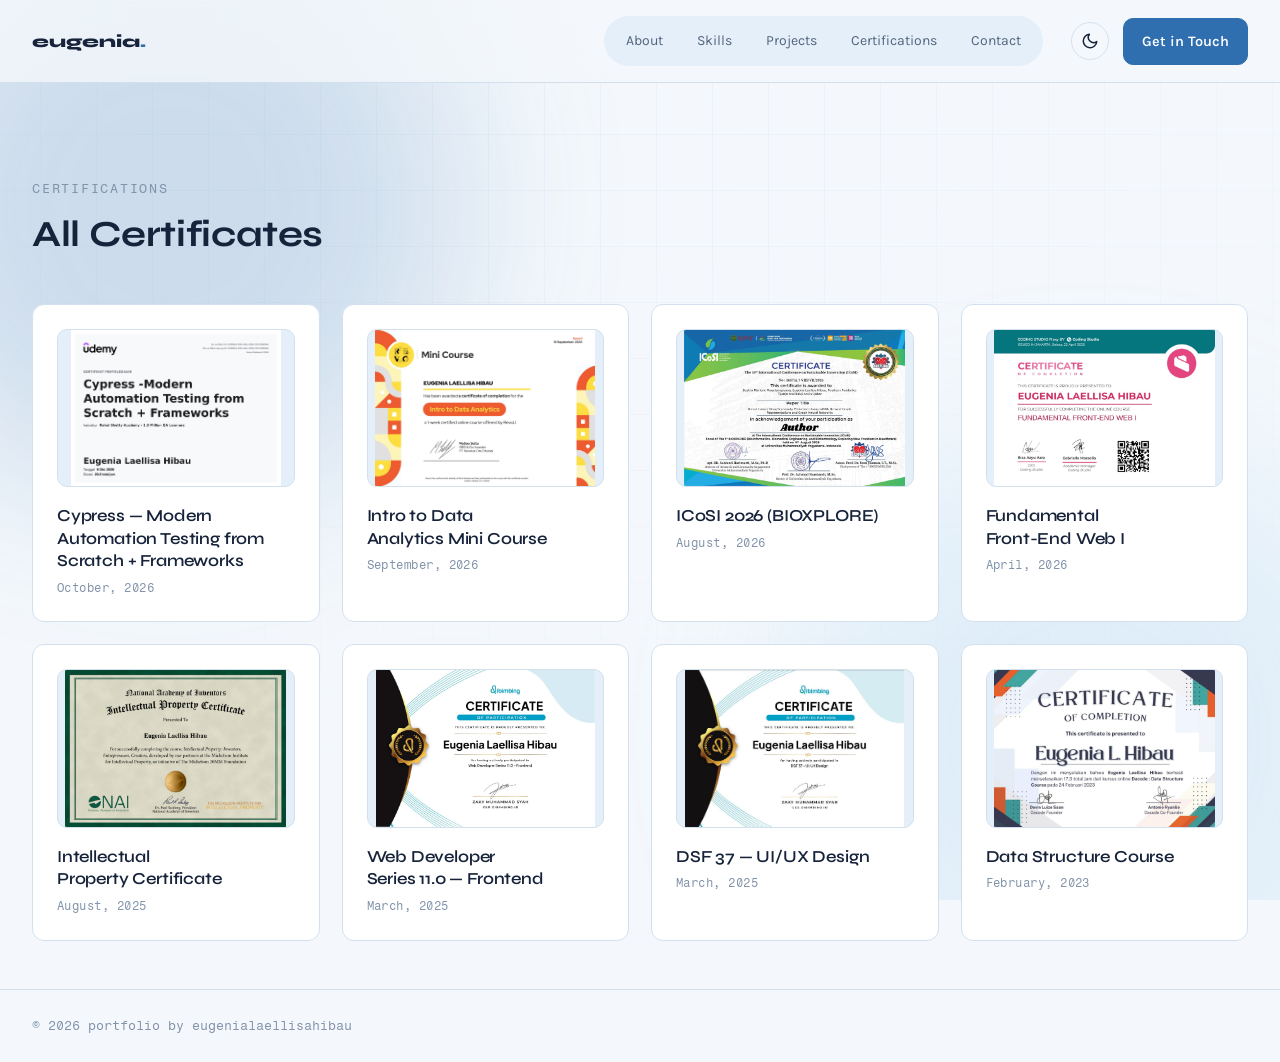
==== commit 5c90aa56: "feat: tambah sertifikat Cypress Automation Testing di section certifications" ====
--- a/certificates.html
+++ b/certificates.html
@@ -42,13 +42,47 @@
         <div class="nav-row">
           <a href="index.html#top" class="logo">eugenia<span>.</span></a>
 
-          <nav class="links">
+          <nav class="links" id="nav-links">
             <a href="index.html#tentang">About</a>
             <a href="index.html#keahlian">Skills</a>
             <a href="index.html#proyek">Projects</a>
             <a href="index.html#sertifikat">Certifications</a>
             <a href="index.html#kontak">Contact</a>
           </nav>
+
+          <button
+            type="button"
+            class="nav-toggle"
+            id="nav-toggle"
+            aria-label="Buka menu navigasi"
+            aria-expanded="false"
+            aria-controls="nav-links"
+          >
+            <svg
+              class="icon-menu"
+              viewBox="0 0 24 24"
+              fill="none"
+              stroke="currentColor"
+              stroke-width="2"
+              stroke-linecap="round"
+              stroke-linejoin="round"
+              aria-hidden="true"
+            >
+              <path d="M4 7h16M4 12h16M4 17h16" />
+            </svg>
+            <svg
+              class="icon-close"
+              viewBox="0 0 24 24"
+              fill="none"
+              stroke="currentColor"
+              stroke-width="2"
+              stroke-linecap="round"
+              stroke-linejoin="round"
+              aria-hidden="true"
+            >
+              <path d="M6 6 18 18M18 6 6 18" />
+            </svg>
+          </button>
 
           <div class="nav-cta">
             <button
@@ -112,6 +146,31 @@
                 <button
                   type="button"
                   class="cert-thumb"
+                  data-full="assets/sertifikat/udemy-cypress-automation-testing.jpg"
+                  data-title="Sertifikat Cypress: Modern Automation Testing from Scratch + Frameworks dari Udemy"
+                >
+                  <img
+                    src="assets/sertifikat/udemy-cypress-automation-testing.jpg"
+                    alt="Sertifikat Cypress: Modern Automation Testing from Scratch + Frameworks dari Udemy"
+                    loading="lazy"
+                    decoding="async"
+                  />
+                </button>
+
+                <h3 class="cert-title">Cypress &mdash; Modern Automation Testing from Scratch + Frameworks</h3>
+                <p class="cert-date">October, 2026</p>
+              </article>
+
+              <article
+                class="card-spotlight cert-card"
+                data-animated-content
+                data-ac-delay="0.06"
+                data-spotlight
+                data-tilt
+              >
+                <button
+                  type="button"
+                  class="cert-thumb"
                   data-full="assets/sertifikat/revou-intro-data-analytics.jpg"
                   data-title="Certificate of Completion: Intro to Data Analytics dari RevoU"
                 >
@@ -130,7 +189,7 @@
               <article
                 class="card-spotlight cert-card"
                 data-animated-content
-                data-ac-delay="0.06"
+                data-ac-delay="0.12"
                 data-spotlight
                 data-tilt
               >
@@ -155,7 +214,7 @@
               <article
                 class="card-spotlight cert-card"
                 data-animated-content
-                data-ac-delay="0.12"
+                data-ac-delay="0.18"
                 data-spotlight
                 data-tilt
               >
@@ -180,7 +239,7 @@
               <article
                 class="card-spotlight cert-card"
                 data-animated-content
-                data-ac-delay="0.18"
+                data-ac-delay="0.24"
                 data-spotlight
                 data-tilt
               >
@@ -205,7 +264,7 @@
               <article
                 class="card-spotlight cert-card"
                 data-animated-content
-                data-ac-delay="0.24"
+                data-ac-delay="0.3"
                 data-spotlight
                 data-tilt
               >
@@ -230,7 +289,7 @@
               <article
                 class="card-spotlight cert-card"
                 data-animated-content
-                data-ac-delay="0.3"
+                data-ac-delay="0.36"
                 data-spotlight
                 data-tilt
               >
@@ -255,7 +314,7 @@
               <article
                 class="card-spotlight cert-card"
                 data-animated-content
-                data-ac-delay="0.36"
+                data-ac-delay="0.42"
                 data-spotlight
                 data-tilt
               >
--- a/css/layout.css
+++ b/css/layout.css
@@ -272,6 +272,125 @@
 
 .theme-toggle .icon-moon {
   display: var(--icon-moon);
+}
+
+/* ---------------- menu mobile (hamburger) ---------------- */
+
+.nav-toggle {
+  display: none;
+  align-items: center;
+  justify-content: center;
+  width: 38px;
+  height: 38px;
+  flex-shrink: 0;
+  border: 1px solid var(--border);
+  border-radius: 50%;
+  background: transparent;
+  color: var(--text);
+  cursor: pointer;
+  transition: border-color 0.2s ease, color 0.2s ease;
+}
+
+.nav-toggle:hover {
+  border-color: var(--accent-2);
+  color: var(--accent);
+}
+
+.nav-toggle svg {
+  width: 18px;
+  height: 18px;
+}
+
+.nav-toggle .icon-close {
+  display: none;
+}
+
+.nav-toggle[aria-expanded='true'] .icon-menu {
+  display: none;
+}
+
+.nav-toggle[aria-expanded='true'] .icon-close {
+  display: block;
+}
+
+@media (max-width: 720px) {
+  .nav-toggle {
+    display: inline-flex;
+    /* order 2, setelah nav-cta -- hamburger tampil di ujung kanan,
+       "Get in Touch" di sebelah kirinya. */
+    order: 2;
+  }
+
+  /* nav.links (yang biasanya bawa margin-left: auto ini) hilang di lebar
+     ini, jadi nav-cta -- sekarang item pertama grup kanan berkat order
+     di atas -- yang mengambil alih mendorong dirinya + hamburger ke
+     kanan supaya logo tetap sendirian di kiri. */
+  /* Tombol hamburger baru ikut berebut ruang dengan tombol "Get in
+     Touch" di baris sempit ini -- gap dikecilkan supaya labelnya tetap
+     satu baris, tidak sampai perlu mengecilkan fontnya. */
+  .nav-row {
+    gap: 14px;
+  }
+
+  .nav-cta {
+    order: 1;
+    margin-left: auto;
+    gap: 10px;
+  }
+
+  .nav-cta .btn-primary {
+    padding-left: 12px;
+    padding-right: 12px;
+    white-space: nowrap;
+  }
+
+  /* nav.links dipakai ulang sebagai panel dropdown (bukan elemen baru),
+     supaya tautan, is-active, dan js/main.js yang sudah ada tetap jalan
+     apa adanya -- cuma tampilannya yang diganti lewat class
+     "menu-open" pada header.nav, dipasang js/navmenu.js. */
+  header.nav.menu-open nav.links {
+    display: flex;
+    flex-direction: column;
+    position: absolute;
+    top: 100%;
+    left: 0;
+    right: 0;
+    margin: 0;
+    padding: 8px clamp(16px, 3vw, 32px) 20px;
+    gap: 2px;
+    background: var(--bg-elevated);
+    border-bottom: 1px solid var(--border);
+    border-radius: 0 0 var(--radius-l) var(--radius-l);
+    box-shadow: var(--shadow);
+  }
+
+  header.nav.menu-open nav.links a {
+    padding: 12px 14px;
+    border-radius: var(--radius-s);
+    text-align: left;
+  }
+
+  /* Tombol ganti tema dipindah ke sini oleh js/navmenu.js (bukan
+     elemen baru) -- diberi jarak dan garis pemisah dari tautan di
+     atasnya, tetap bentuk lingkaran aslinya tapi rata tengah. */
+  nav.links .theme-toggle {
+    width: auto;
+    height: auto;
+    margin-top: 10px;
+    padding: 14px 14px 0;
+    border: none;
+    border-top: 1px solid var(--border);
+    border-radius: 0;
+    justify-content: center;
+    gap: 8px;
+    color: var(--text-muted);
+  }
+
+  nav.links .theme-toggle::after {
+    content: 'Switch theme';
+    font-size: 13.5px;
+    font-weight: 600;
+  }
 }
 
 /* ---------------- hero ---------------- */
@@ -328,12 +447,31 @@
   white-space: nowrap;
 }
 
-/* Di HP, satu baris berarti huruf sekecil ±19px. Lebih baik nama
-   turun baris dengan ukuran yang tetap tampil sebagai judul. */
+/* Di HP, satu baris berarti huruf sekecil ±19px. Lebih baik nama turun
+   baris dengan ukuran yang tetap tampil sebagai judul. Pecahnya
+   dipaksa lewat .hero-name-line1/.hero-name-line2 (dipasang
+   js/main.js), bukan word-wrap bawaan browser -- di lebar-lebar
+   tertentu itu malah jatuh jadi "Eugenia" / "Laellisa Hibau" atau tiga
+   baris satu kata, bukan "Eugenia Laellisa" / "Hibau" yang diinginkan. */
+.hero-name-line1 {
+  white-space: nowrap;
+}
+
 @media (max-width: 640px) {
+  /* 15px (di bawah batas bawah clamp-nya, 16px) supaya baris role pecah
+     rapi jadi 2 baris -- "Quality Assurance · System Analyst" /
+     "· Frontend Developer · Data Analyst" -- bukan 3 baris timpang. */
+  .hero-roles {
+    font-size: 15px;
+  }
+
   .hero h1 {
-    font-size: 38.4px;
+    font-size: 27px;
     white-space: normal;
+  }
+
+  .hero-name-line2 {
+    display: block;
   }
 }
 
@@ -356,6 +494,7 @@
 
 section {
   padding: clamp(32px, 4vw, 48px) 0;
+  scroll-margin-top: 88px;
 }
 
 .section-head {
@@ -381,6 +520,22 @@
 .section-head p {
   font-size: 16.32px;
   color: var(--text-muted);
+}
+
+/* Di HP, clamp() di atas sudah mentok ke batas bawahnya (27.2px) --
+   terlalu besar untuk "Projects I've worked on" muat satu baris, dan
+   untuk judul Certifications malah jatuh 3 baris timpang. Diturunkan
+   khusus per section supaya pecahnya rapi: Projects 1 baris,
+   Certifications 2 baris ("Courses and certifications" /
+   "I've completed"). */
+@media (max-width: 480px) {
+  #proyek .section-head h2 {
+    font-size: 21px;
+  }
+
+  #sertifikat .section-head h2 {
+    font-size: 19px;
+  }
 }
 
 /* ---------------- footer ---------------- */
--- a/css/sections.css
+++ b/css/sections.css
@@ -147,14 +147,15 @@
 }
 
 /* skin di atas .card-spotlight milik React Bits. Warna kartu berpindah ke
-   solid accent saat di-hover -- transition di sini, nilai akhirnya di
-   blok :hover di bawah. */
+   solid accent saat diklik (lihat js/main.js, toggle class "is-active") --
+   transition di sini, nilai akhirnya di blok .is-active di bawah. */
 .skill-card {
   padding: 24px;
+  cursor: pointer;
   transition: background 0.25s ease, border-color 0.25s ease, color 0.25s ease;
 }
 
-.skill-card:hover {
+.skill-card.is-active {
   border-color: var(--accent);
   background: var(--accent);
   color: var(--on-accent);
@@ -190,13 +191,13 @@
   transition: opacity 0.2s ease;
 }
 
-.skill-card:hover .skill-desc {
+.skill-card.is-active .skill-desc {
   opacity: 0;
   visibility: hidden;
 }
 
-/* Daftar keahlian bercentang, cuma tampil saat kartu di-hover -- lihat
-   .skill-card:hover .skill-list di bawah. Tanda centang dibuat lewat
+/* Daftar keahlian bercentang, cuma tampil saat kartu diklik -- lihat
+   .skill-card.is-active .skill-list di bawah. Tanda centang dibuat lewat
    ::before, bukan <svg> per item, supaya markup-nya tetap teks polos. */
 .skill-list {
   display: flex;
@@ -211,7 +212,7 @@
   transition: opacity 0.2s ease;
 }
 
-.skill-card:hover .skill-list {
+.skill-card.is-active .skill-list {
   opacity: 1;
   visibility: visible;
 }
@@ -243,7 +244,7 @@
   color: var(--text-dim);
 }
 
-.skill-card:hover .skill-count {
+.skill-card.is-active .skill-count {
   visibility: hidden;
 }
 
@@ -528,10 +529,45 @@
   text-decoration: underline;
 }
 
+.section-see-all-icon {
+  width: 16px;
+  height: 16px;
+}
+
+/* Di layar sempit, judulnya bisa 2 baris -- "See all" teks diganti
+   tombol bulat berisi panah saja, rata atas dengan judul, supaya baris
+   judul+tombol tidak perlu ditumpuk vertikal. */
 @media (max-width: 560px) {
   .section-head-row {
-    flex-direction: column;
     align-items: flex-start;
+  }
+
+  .section-see-all {
+    align-items: flex-start;
+    margin-top: 2px;
+  }
+
+  .section-see-all-label {
+    display: none;
+  }
+
+  .section-see-all-icon {
+    display: block;
+    width: 40px;
+    height: 40px;
+    padding: 11px;
+    border: 1px solid var(--border);
+    border-radius: 50%;
+    box-sizing: border-box;
+    color: var(--accent);
+  }
+
+  .section-see-all:hover .section-see-all-icon {
+    border-color: var(--accent);
+  }
+
+  .section-see-all:hover {
+    text-decoration: none;
   }
 }
 
@@ -677,7 +713,11 @@
 }
 
 .term-row .value {
+  min-width: 0;
+  overflow: hidden;
   color: var(--code);
+  text-overflow: ellipsis;
+  white-space: nowrap;
 }
 
 .term-row:hover .value,
@@ -695,6 +735,106 @@
 .term-row:hover .arrow,
 .term-row:focus-visible .arrow {
   opacity: 1;
+}
+
+/* Kartu kontak gelap bergaya CTA, bukan daftar "$ kontak --email" ala
+   terminal. Baris email/github/linkedin yang sama dipakai ulang, cuma
+   field/value teksnya disembunyikan dan diganti label pendek lewat
+   ::after supaya HTML-nya tidak usah didobel. */
+.contact-card {
+  background: #0f1c2e;
+  border-color: #0f1c2e;
+}
+
+.contact-kicker {
+  display: block;
+  color: #8fa8c9;
+}
+
+.contact-card h2 {
+  color: #fff;
+}
+
+.contact-card p {
+  color: #c3d0e3;
+}
+
+.term-box {
+  display: grid;
+  grid-template-columns: 1fr 1fr;
+  row-gap: 16px;
+  column-gap: 10px;
+  background: none;
+  border: none;
+}
+
+.contact-card .term-row {
+  justify-content: center;
+  border-bottom: none;
+  border-radius: 999px;
+  padding: 14px 18px;
+}
+
+/* baris pertama (email) -- pil putih, selebar 2 kolom */
+.contact-card .term-row:nth-child(1) {
+  grid-column: 1 / -1;
+  background: #fff;
+  color: #0f1c2e;
+}
+
+.contact-card .term-row:nth-child(1) svg {
+  color: #0f1c2e;
+}
+
+/* github + linkedin -- pil bergaris, berdampingan */
+.contact-card .term-row:nth-child(2),
+.contact-card .term-row:nth-child(3) {
+  background: transparent;
+  border: 1px solid rgba(255, 255, 255, 0.25);
+  color: #fff;
+}
+
+.contact-card .term-row:nth-child(2) svg,
+.contact-card .term-row:nth-child(3) svg {
+  color: #fff;
+}
+
+.contact-card .term-row:nth-child(1):hover,
+.contact-card .term-row:nth-child(1):focus-visible {
+  background: #fff;
+  color: #0f1c2e;
+}
+
+.contact-card .term-row:nth-child(2):hover,
+.contact-card .term-row:nth-child(2):focus-visible,
+.contact-card .term-row:nth-child(3):hover,
+.contact-card .term-row:nth-child(3):focus-visible {
+  background: transparent;
+  color: #fff;
+}
+
+.term-row .field,
+.term-row .value,
+.term-row .arrow {
+  display: none;
+}
+
+.term-row::after {
+  font-family: var(--font-body);
+  font-size: 14.5px;
+  font-weight: 600;
+}
+
+.term-row:nth-child(1)::after {
+  content: 'Send an email';
+}
+
+.term-row:nth-child(2)::after {
+  content: 'GitHub';
+}
+
+.term-row:nth-child(3)::after {
+  content: 'LinkedIn';
 }
 
 /* ---------------- lightbox sertifikat ---------------- */
--- a/css/project-detail.css
+++ b/css/project-detail.css
@@ -60,7 +60,7 @@
    dari halaman pertama PDF-nya. */
 .pd-hero-art {
   flex-shrink: 0;
-  width: clamp(360px, 46vw, 620px);
+  width: clamp(260px, 32vw, 440px);
   margin-top: 40px;
   aspect-ratio: 1750 / 984;
   object-fit: cover;
@@ -71,15 +71,101 @@
 @media (max-width: 800px) {
   .pd-hero-art {
     width: 100%;
-    max-width: 420px;
   }
 }
 
 /* Digital Invitation: gambar hero-nya sendiri hampir persegi (1720x1600),
-   bukan lanskap 1750x984 seperti To-Do List App. */
+   bukan lanskap 1750x984 seperti To-Do List App. object-fit: cover supaya
+   makin kecil, background birunya yang kepotong, bukan layar ponselnya. */
 .pd-hero-art-square {
-  aspect-ratio: 1720 / 1600;
-  object-fit: contain;
+  aspect-ratio: 1720 / 1500;
+  object-fit: cover;
+}
+
+/* Healthify: hero-nya screenshot web app asli, jadi dibungkus kartu
+   browser (address bar palsu) bukan cuma gambar polos -- beda dari
+   To-Do List App (ilustrasi) atau Digital Invitation (frame ponsel),
+   tapi ukuran dan spacing-nya mengikuti .pd-hero-art supaya tetap
+   selaras dengan halaman studi kasus lain. */
+.pd-browser-frame {
+  flex-shrink: 0;
+  width: clamp(260px, 32vw, 440px);
+  margin-top: 40px;
+  border-radius: var(--radius-l);
+  overflow: hidden;
+  border: 1px solid var(--border);
+  box-shadow: var(--shadow);
+  background: var(--bg-elevated);
+}
+
+@media (max-width: 800px) {
+  .pd-browser-frame {
+    width: 100%;
+  }
+}
+
+.pd-browser-frame img {
+  display: block;
+  width: 100%;
+  aspect-ratio: 1200 / 750;
+  object-fit: cover;
+  object-position: top;
+}
+
+/* Kriya Nusantara: dua screenshot demo ditumpuk miring, seperti setumpuk
+   foto -- untuk menunjukkan "satu template, dua situs" di hero. */
+.pd-browser-stack {
+  position: relative;
+  flex-shrink: 0;
+  width: clamp(280px, 34vw, 460px);
+  aspect-ratio: 1 / 0.86;
+  margin-top: 40px;
+}
+
+.pd-browser-stack img {
+  position: absolute;
+  width: 82%;
+  aspect-ratio: 1200 / 750;
+  object-fit: cover;
+  object-position: top;
+  border-radius: 10px;
+  border: 1px solid var(--border);
+  box-shadow: var(--shadow);
+  background: var(--bg-elevated);
+}
+
+.pd-browser-stack .back {
+  top: 0;
+  left: 0;
+  transform: rotate(-5deg);
+  z-index: 1;
+}
+
+.pd-browser-stack .front {
+  bottom: 0;
+  right: 0;
+  transform: rotate(4deg);
+  z-index: 2;
+}
+
+.pd-browser-stack .status-dot {
+  position: absolute;
+  bottom: 4px;
+  right: 4px;
+  width: 16px;
+  height: 16px;
+  border-radius: 50%;
+  background: #29c765;
+  border: 3px solid var(--bg);
+  z-index: 3;
+}
+
+@media (max-width: 800px) {
+  .pd-browser-stack {
+    width: 100%;
+    max-width: 320px;
+    aspect-ratio: 1 / 0.95;
+  }
 }
 
 /* Kartu statistik Year/Role/Type/Tools -- kotak bergaris dengan garis
@@ -132,11 +218,129 @@
   }
 }
 
+.pd-stat-icon {
+  display: none;
+}
+
+/* .pd-stat-chips: dipakai di field Tools/Stack yang isinya beberapa
+   nama dipisah koma (mis. "HTML, CSS, JavaScript") -- tiap nama
+   dibungkus <span class="pd-stat-chip"> supaya di mobile bisa jadi
+   pil sendiri-sendiri. Di desktop tetap tampil sebagai teks dipisah
+   koma biasa (font-size:0 di sini menghapus spasi bawaan HTML antar
+   span, koma disisipkan lewat ::before, sama seperti trik di
+   .pd-usecase-table). */
+.pd-stats dd.pd-stat-chips {
+  font-size: 0;
+}
+
+.pd-stat-chip {
+  font-size: 14.5px;
+}
+
+.pd-stat-chip + .pd-stat-chip::before {
+  content: ', ';
+}
+
+/* .pd-stats-icons: di mobile diganti dari kartu grid 2x2 jadi daftar
+   1 kolom, tiap baris diberi ikon bulat, dan Tools/Stack ditampilkan
+   sebagai pil (satu atau beberapa). Halaman yang masih pakai
+   .pd-stats polos (tanpa class ini) tidak terpengaruh. */
+@media (max-width: 480px) {
+  .pd-stats-icons {
+    grid-template-columns: 1fr;
+    gap: 0;
+    padding: 8px 0;
+  }
+
+  /* grid, bukan flex: ikon perlu span 2 baris (dt di baris 1, dd di
+     baris 2) di kolom sebelahnya, tanpa nambah elemen pembungkus baru
+     di HTML. Padding horizontal dipindah ke sini (bukan di
+     .pd-stats-icons) supaya garis pembatas di bawah nyambung penuh
+     dari tepi ke tepi kartu, bukan berhenti sebelum sampai. */
+  .pd-stats-icons > div {
+    display: grid;
+    grid-template-columns: 36px 1fr;
+    column-gap: 14px;
+    align-items: center;
+    padding: 14px 18px;
+  }
+
+  .pd-stats-icons > div:nth-child(2n+1) {
+    border-left: none;
+  }
+
+  .pd-stats-icons > div:nth-child(n+2) {
+    margin-top: 0;
+    padding-top: 14px;
+    border-top: 1px solid var(--border);
+  }
+
+  .pd-stat-icon {
+    display: flex;
+    grid-row: 1 / 3;
+    align-items: center;
+    justify-content: center;
+    width: 36px;
+    height: 36px;
+    padding: 8px;
+    border-radius: 50%;
+    background: var(--surface-2);
+    color: var(--accent);
+    box-sizing: border-box;
+  }
+
+  .pd-stats-icons dt {
+    grid-column: 2;
+  }
+
+  .pd-stats-icons dd {
+    grid-column: 2;
+  }
+
+  .pd-stats-icons dd {
+    font-weight: 600;
+  }
+
+  .pd-stats-icons dd.pd-stat-chips {
+    display: flex;
+    flex-wrap: wrap;
+    gap: 6px;
+  }
+
+  .pd-stats-icons .pd-stat-chip {
+    display: inline-flex;
+    padding: 3px 12px;
+    border-radius: 999px;
+    background: var(--surface-2);
+    color: var(--accent);
+    font-size: 13px;
+    font-weight: 600;
+  }
+
+  .pd-stats-icons .pd-stat-chip::before {
+    content: none;
+  }
+}
+
 .pd-cta {
   display: flex;
   flex-wrap: wrap;
   gap: 14px;
   margin-top: 28px;
+}
+
+/* Tombol "View"/"Visit site"/dst di mobile dilebarkan penuh
+   (rata kiri-kanan), ditumpuk kalau lebih dari satu (mis. Rental
+   demo + Showcase demo), bukan berdampingan sempit. */
+@media (max-width: 480px) {
+  .pd-cta {
+    flex-direction: column;
+  }
+
+  .pd-cta .btn {
+    justify-content: center;
+    width: 100%;
+  }
 }
 
 /* ---------------- baris hero: judul di kiri, meta di kanan ---------------- */
@@ -309,6 +513,175 @@
   margin-top: 10px !important;
 }
 
+/* ---------------- Healthify: model akses (kartu diagram + daftar peran) ---------------- */
+
+.pd-access-card {
+  padding: 24px;
+  border: 1px solid var(--border);
+  border-radius: var(--radius-m);
+  background: var(--bg-elevated);
+}
+
+.pd-access-roles {
+  display: flex;
+  flex-wrap: wrap;
+  gap: 10px;
+}
+
+.pd-access-role {
+  display: inline-flex;
+  align-items: center;
+  gap: 7px;
+  padding: 6px 12px;
+  border: 1px solid var(--border);
+  border-radius: 999px;
+  font-family: var(--font-mono);
+  font-size: 12px;
+  color: var(--text-muted);
+  background: var(--surface);
+}
+
+.pd-access-role .dot {
+  width: 7px;
+  height: 7px;
+  border-radius: 50%;
+  background: var(--text-dim);
+}
+
+.pd-access-role.is-user .dot {
+  background: #4f7cff;
+}
+
+.pd-access-role.is-doctor .dot {
+  background: #29b37a;
+}
+
+.pd-access-role.is-admin .dot {
+  background: #c9822e;
+}
+
+/* Admin ada di luar alur publik (Browse/Register/Post & Vote), jadi
+   dipisah dengan garis putus-putus berlabel, bukan disambung ke flow. */
+.pd-access-divider {
+  display: flex;
+  align-items: center;
+  gap: 10px;
+  margin: 18px 0;
+  font-family: var(--font-mono);
+  font-size: 10px;
+  letter-spacing: 0.06em;
+  text-transform: uppercase;
+  color: var(--text-dim);
+}
+
+.pd-access-divider::before,
+.pd-access-divider::after {
+  content: '';
+  flex: 1;
+  border-top: 1px dashed var(--border);
+}
+
+.pd-access-admin {
+  display: flex;
+  align-items: center;
+  gap: 14px;
+  padding: 14px 16px;
+  border: 1px dashed #c9922e;
+  border-radius: var(--radius-m);
+  background: rgba(245, 196, 81, 0.14);
+}
+
+.pd-access-admin-badge {
+  flex-shrink: 0;
+  padding: 5px 10px;
+  border-radius: 6px;
+  background: rgba(245, 196, 81, 0.3);
+  font-family: var(--font-mono);
+  font-size: 11px;
+  font-weight: 700;
+  letter-spacing: 0.05em;
+  color: #8a5a15;
+}
+
+.pd-access-admin p {
+  margin: 0;
+  font-size: 14px;
+  font-weight: 600;
+  color: var(--text);
+}
+
+:root[data-theme='dark'] .pd-access-admin-badge {
+  color: #f3cd7e;
+}
+
+.pd-access-flow {
+  display: flex;
+  align-items: center;
+  gap: 10px;
+  margin-top: 20px;
+}
+
+.pd-access-step {
+  flex: 1;
+  padding: 12px 10px;
+  border-radius: var(--radius-s);
+  background: var(--surface-2);
+  text-align: center;
+  font-size: 13px;
+  font-weight: 600;
+  color: var(--text);
+}
+
+.pd-access-arrow {
+  flex-shrink: 0;
+  color: var(--text-dim);
+}
+
+.pd-role-rows {
+  display: flex;
+  flex-direction: column;
+  margin-top: 20px;
+}
+
+/* Kicker+h2 tanpa .pd-overview-row (mis. Access model) menempel karena
+   keduanya margin:0 bawaan -- kasih jarak eksplisit di sini. */
+.pd-kicker-spaced {
+  margin-bottom: 8px;
+}
+
+.pd-role-row {
+  padding: 16px 0;
+  border-bottom: 1px solid var(--border);
+}
+
+.pd-role-row:first-child {
+  padding-top: 0;
+}
+
+.pd-role-row:last-child {
+  padding-bottom: 0;
+  border-bottom: none;
+}
+
+.pd-role-row dd {
+  margin: 6px 0 0;
+  font-size: 16px;
+  font-weight: 600;
+  color: var(--text);
+}
+
+@media (max-width: 700px) {
+  .pd-access-flow {
+    flex-direction: column;
+    align-items: stretch;
+  }
+
+  .pd-access-arrow {
+    align-self: center;
+    transform: rotate(90deg);
+  }
+}
+
 /* Baris teks + placeholder diagram berdampingan (use case & class
    diagram). *-reverse menukar sisi supaya diagram di kanan. */
 .pd-diagram-row {
@@ -354,6 +727,54 @@
   margin-top: clamp(56px, 9vw, 97px);
 }
 
+/* Seoul Sweets: kartu statistik disisipkan di antara header dan
+   pd-two-col, jadi aturan di atas (adjacent sibling) tidak kena --
+   kasih jarak sendiri di sini supaya tidak mepet. */
+.pd-stat-tiles + .pd-two-col {
+  margin-top: clamp(24px, 4vw, 40px);
+}
+
+/* Digital Invitation: judul-judulnya lebih panjang dari halaman lain,
+   jadi kolom kiri dilebarkan (proporsional lewat clamp, bukan angka
+   tetap) supaya baris kalimatnya terkendali tanpa mengecilkan font
+   dan tanpa menyempitkan paragraf di kolom kanan saat layar sedang. */
+.pd-overview-row-wide {
+  grid-template-columns: minmax(0, clamp(380px, 45vw, 620px)) minmax(220px, 1fr);
+}
+
+/* Kolom judul menyusut pas isinya (bukan lebar tetap) supaya kolom
+   paragraf kebagian ruang semaksimal mungkin -- untuk paragraf panjang
+   yang perlu dikendalikan jumlah barisnya. */
+.pd-overview-row-auto {
+  grid-template-columns: max-content minmax(260px, 1fr);
+}
+
+.pd-gap-tighter {
+  gap: clamp(24px, 3vw, 48px);
+}
+
+/* Paragraf panjang di kolom kanan -- lepas batas 68ch dan turunkan
+   sedikit ukuran font supaya jumlah barisnya bisa dikendalikan tanpa
+   mengorbankan lebar kolom judul di sebelahnya. */
+.pd-para-tight {
+  max-width: none !important;
+  font-size: 15px !important;
+}
+
+/* Paragraf dibatasi 68ch (.pd-case section p) jadi menyisakan ruang
+   kosong di kanan kolomnya -- dorong ke kanan biar mepet ujung kolom,
+   bukan mepet ke judul di kiri. */
+.pd-para-push-right {
+  margin-left: auto;
+}
+
+/* Healthify: gap-nya dipersempit dari default supaya kolom paragraf
+   kebagian lebar lebih banyak dan baris kalimatnya jadi lebih ringkas
+   (4 baris, bukan 5), tanpa perlu mengecilkan kolom judul. */
+.pd-gap-tight {
+  gap: clamp(56px, 8vw, 100px);
+}
+
 .pd-diagram-row-reverse > *:first-child {
   order: 2;
 }
@@ -366,6 +787,15 @@
 
   .pd-diagram-row-reverse > *:first-child {
     order: 0;
+  }
+
+  /* .pd-overview-row/.pd-gap-tighter pakai gap gede (110-190px atau
+     24-48px) buat jarak ANTAR KOLOM di desktop -- begitu kolomnya
+     jatuh jadi 1 (baris di atas), gap yang sama itu jadi jarak
+     vertikal antar baris yang kebesaran. */
+  .pd-overview-row,
+  .pd-gap-tighter {
+    gap: 20px;
   }
 }
 
@@ -428,10 +858,88 @@
   color: var(--text-dim);
 }
 
+/* font-size: 0 membuat whitespace antar <span> di HTML (baris baru +
+   indentasi) tidak ikut jadi spasi terlihat -- makanya ", " di bawah
+   perlu disisipkan lewat CSS, bukan ditulis manual di antara span. */
 .pd-usecase-table dd {
   flex: 1;
   min-width: 200px;
+  font-size: 0;
+}
+
+/* .pd-usecase-chip cuma <span> polos di desktop -- disatukan lagi jadi
+   teks "Register, Login, Logout" lewat koma yang disisipkan CSS,
+   supaya markup-nya bisa dipakai ulang jadi pil di mobile (di bawah)
+   tanpa dobel HTML. */
+.pd-usecase-chip {
   font-size: 15px;
+}
+
+.pd-usecase-chip + .pd-usecase-chip::before {
+  content: ', ';
+}
+
+/* Di mobile, tiap kelompok jadi kartu sendiri, dan tiap fungsi jadi
+   pil sendiri -- bukan teks dipisah koma yang padat dibaca di layar
+   sempit. */
+@media (max-width: 480px) {
+  .pd-usecase-table > div {
+    flex-direction: column;
+    gap: 10px;
+    padding: 16px;
+    border: 1px solid var(--border);
+    border-top: 1px solid var(--border);
+    border-radius: var(--radius-m);
+  }
+
+  .pd-usecase-table > div + div {
+    margin-top: 10px;
+  }
+
+  .pd-usecase-table > div:last-child {
+    border-bottom: 1px solid var(--border);
+  }
+
+  .pd-usecase-table dt {
+    flex: none;
+  }
+
+  .pd-usecase-table dd {
+    display: flex;
+    flex-wrap: nowrap;
+    gap: 8px;
+    margin: 0;
+    min-width: 0;
+    overflow-x: auto;
+    -webkit-overflow-scrolling: touch;
+    scrollbar-width: none;
+    -ms-overflow-style: none;
+  }
+
+  .pd-usecase-table dd::-webkit-scrollbar {
+    display: none;
+  }
+
+  .pd-usecase-chip {
+    flex-shrink: 0;
+    padding: 6px 14px;
+    border: 1px solid color-mix(in srgb, var(--accent) 40%, var(--border));
+    border-radius: 999px;
+    background: color-mix(in srgb, var(--accent) 10%, transparent);
+    font-size: 13.5px;
+    color: var(--accent);
+  }
+
+  .pd-usecase-chip + .pd-usecase-chip::before {
+    content: none;
+  }
+
+  .pd-usecase-note {
+    padding: 14px 16px;
+    border-radius: var(--radius-m);
+    background: var(--surface-2);
+    color: var(--accent);
+  }
 }
 
 /* Key flows: tab bernomor di atas, satu panel gambar+teks di bawah
@@ -447,6 +955,28 @@
   gap: clamp(16px, 2.4vw, 26px);
   padding-bottom: 10px;
   border-bottom: 1px solid var(--border);
+}
+
+/* Di mobile, tab-tab (yang labelnya kadang panjang, mis. "Browse &
+   Filter Catalog") dipaksa 1 baris lewat scroll geser -- bukan wrap
+   2 baris -- supaya nomor+judul tab tidak terpotong jadi timpang. */
+@media (max-width: 700px) {
+  .pd-flow-tablist {
+    flex-wrap: nowrap;
+    gap: 20px;
+    overflow-x: auto;
+    -webkit-overflow-scrolling: touch;
+    scrollbar-width: none;
+    -ms-overflow-style: none;
+  }
+
+  .pd-flow-tablist::-webkit-scrollbar {
+    display: none;
+  }
+
+  .pd-flow-tab {
+    flex-shrink: 0;
+  }
 }
 
 .pd-flow-tab {
@@ -803,19 +1333,32 @@
   letter-spacing: 1px;
 }
 
-/* ---------------- baris 5 ponsel mini (abstrak, bukan teks asli) ---------------- */
-
-.pd-screens-row {
-  display: flex;
-  align-items: flex-end;
-  justify-content: space-between;
-  gap: clamp(10px, 2vw, 20px);
+/* ---------------- baris 5 ponsel mini (screenshot asli situsnya) ---------------- */
+
+.pd-screens-card {
+  --card-pad-x: clamp(16px, 3vw, 32px);
   margin-top: 28px;
-  padding: clamp(24px, 4vw, 40px) clamp(16px, 3vw, 32px);
+  padding: clamp(24px, 4vw, 40px) var(--card-pad-x);
   border: 1px solid var(--border);
   border-radius: var(--radius-l);
   background: var(--surface-2);
-  overflow-x: auto;
+}
+
+/* Header di dalam kartu digeser mendekati sisi kiri supaya sejajar
+   dengan section Overview di atasnya, tapi disisakan sedikit jarak ke
+   border kartu supaya tidak mepet. Sisi kanan tetap pakai padding
+   kartu supaya paragraf juga tidak mepet border. */
+.pd-screens-card > .pd-overview-row {
+  margin-left: calc(-1 * var(--card-pad-x) + 16px);
+}
+
+.pd-screens-row {
+  display: flex;
+  flex-wrap: wrap;
+  align-items: flex-end;
+  justify-content: center;
+  gap: clamp(24px, 4vw, 48px) clamp(20px, 3vw, 40px);
+  margin-top: 40px;
 }
 
 .pd-screen-item {
@@ -833,7 +1376,7 @@
 }
 
 .pd-phone-mini {
-  width: 92px;
+  width: clamp(104px, 10vw, 148px);
   aspect-ratio: 9 / 19.5;
   padding: 6px;
   background: #0d1f45;
@@ -841,146 +1384,114 @@
   box-shadow: var(--shadow);
 }
 
-.pd-phone-mini .pd-phone-screen {
+.pd-phone-screen-img {
+  width: 100%;
+  height: 100%;
   border-radius: 13px;
-  padding: 10px 7px;
-  gap: 5px;
-}
-
-.pd-phone-mini .pd-mini-bar {
-  width: 60%;
-  height: 3px;
-  border-radius: 2px;
-  background: currentColor;
-  opacity: 0.55;
-}
-
-.pd-phone-mini .pd-mini-bar.short {
-  width: 38%;
-}
-
-.pd-mini-opening {
-  background: linear-gradient(180deg, #0b2f68 0%, #03173d 100%);
-  color: #dfe6f7;
-}
-
-.pd-mini-opening .pd-mini-script {
-  margin: 4px 0;
-  font-family: 'Great Vibes', cursive;
-  font-size: 15px;
-  color: #fff;
-}
-
-.pd-mini-opening .pd-mini-pill {
-  margin-top: 6px;
-  padding: 3px 10px;
-  border-radius: 8px;
-  background: #eaf2fb;
-  color: #17356b;
-  font-size: 6px;
-  font-family: 'Cinzel', serif;
-  letter-spacing: 0.5px;
-}
-
-.pd-mini-countdown {
-  background: linear-gradient(180deg, #f4f9ff, #eaf2fb);
-  color: #17356b;
-}
-
-.pd-mini-countdown .pd-mini-circles {
-  display: grid;
-  grid-template-columns: repeat(2, 1fr);
-  gap: 6px;
-  margin-top: 6px;
-}
-
-.pd-mini-countdown .pd-mini-circles span {
+  object-fit: cover;
+  object-position: top;
   display: block;
-  width: 22px;
-  height: 22px;
-  border-radius: 50%;
-  border: 1.5px solid #b9cff5;
-}
-
-.pd-mini-date {
-  gap: 6px;
-  background: #f7fbff;
-  color: #17356b;
-}
-
-.pd-mini-date .pd-mini-icon {
-  width: 22px;
-  height: 22px;
-  margin-bottom: 2px;
-  border-radius: 50%;
-  background: #0d1f45;
-}
-
-.pd-mini-date .pd-mini-card {
-  width: 100%;
-  padding: 6px;
-  border-radius: 6px;
-  background: #fff;
-  border: 1px solid #dfe6f7;
-}
-
-.pd-mini-love {
-  align-items: flex-start;
-  background: linear-gradient(180deg, #f4f9ff, #eaf2fb);
-  color: #17356b;
-}
-
-.pd-mini-love .pd-mini-timeline {
-  display: flex;
-  flex-direction: column;
-  gap: 8px;
-  width: 100%;
-  padding-left: 10px;
-  border-left: 1.5px solid #b9cff5;
-}
-
-.pd-mini-love .pd-mini-timeline span {
-  position: relative;
-  width: 55%;
-  height: 3px;
-  border-radius: 2px;
-  background: currentColor;
-  opacity: 0.55;
-}
-
-.pd-mini-love .pd-mini-timeline span::before {
-  content: '';
-  position: absolute;
-  left: -13.5px;
-  top: -2px;
-  width: 6px;
-  height: 6px;
-  border-radius: 50%;
-  background: #17356b;
-}
-
-.pd-mini-gallery {
-  justify-content: flex-start;
-  padding-top: 14px !important;
-  background: #fff;
-}
-
-.pd-mini-gallery .pd-mini-grid {
-  display: grid;
-  grid-template-columns: repeat(2, 1fr);
-  gap: 4px;
-  width: 100%;
-}
-
-.pd-mini-gallery .pd-mini-grid span {
-  aspect-ratio: 1;
-  border-radius: 4px;
-  background: linear-gradient(155deg, #aac7ff, #dce8ff);
-}
-
-@media (max-width: 700px) {
+}
+
+.pd-screens-head-row {
+  display: flex;
+  align-items: center;
+  justify-content: space-between;
+  gap: 12px;
+}
+
+.pd-screens-swipe-hint,
+.pd-screen-desc,
+.pd-screens-dots {
+  display: none;
+}
+
+/* Di mobile, deretan layar yang tadinya wrap jadi beberapa baris
+   diganti carousel geser horizontal -- satu kartu per layar (dengan
+   sedikit kartu berikutnya mengintip di kanan), lengkap dengan nomor
+   urut (CSS counter), deskripsi singkat, titik-titik halaman, dan
+   label "Swipe" sebagai petunjuk. */
+@media (max-width: 480px) {
+  .pd-screens-swipe-hint {
+    display: block;
+    flex-shrink: 0;
+    font-family: var(--font-mono);
+    font-size: 12px;
+    color: var(--text-dim);
+  }
+
   .pd-screens-row {
+    counter-reset: pd-screen;
+    flex-wrap: nowrap;
     justify-content: flex-start;
+    align-items: stretch;
+    gap: 16px;
+    margin-left: calc(-1 * var(--card-pad-x) + 16px);
+    margin-right: calc(-1 * var(--card-pad-x));
+    padding: 4px calc(var(--card-pad-x) - 16px) 4px var(--card-pad-x);
+    overflow-x: auto;
+    scroll-snap-type: x mandatory;
+    scrollbar-width: none;
+    -ms-overflow-style: none;
+  }
+
+  .pd-screens-row::-webkit-scrollbar {
+    display: none;
+  }
+
+  .pd-screen-item {
+    counter-increment: pd-screen;
+    flex: 0 0 78%;
+    align-items: flex-start;
+    text-align: left;
+    scroll-snap-align: start;
+  }
+
+  .pd-screen-item::before {
+    content: counter(pd-screen, decimal-leading-zero);
+    font-family: var(--font-mono);
+    font-size: 11.5px;
+    font-weight: 700;
+    color: var(--accent);
+  }
+
+  .pd-phone-mini {
+    width: 100%;
+  }
+
+  .pd-screen-caption {
+    font-family: var(--font-display);
+    font-size: 17px;
+    font-weight: 700;
+    color: var(--text);
+    white-space: normal;
+  }
+
+  .pd-screen-desc {
+    display: block;
+    margin-top: -4px;
+    font-size: 13.5px;
+    line-height: 1.5;
+    color: var(--text-muted);
+  }
+
+  .pd-screens-dots {
+    display: flex;
+    justify-content: center;
+    gap: 6px;
+    margin-top: 16px;
+  }
+
+  .pd-screens-dot {
+    width: 6px;
+    height: 6px;
+    border-radius: 50%;
+    background: var(--border);
+    transition: background 0.15s ease;
+  }
+
+  .pd-screens-dot.is-active {
+    background: var(--accent);
   }
 }
 
@@ -1102,140 +1613,162 @@
   margin-top: 16px;
 }
 
-/* ---------------- design choices: warna + tipografi ---------------- */
-
-.pd-design-grid {
+/* ---------------- Seoul Sweets: plain text link di sebelah tombol utama ---------------- */
+
+.pd-text-link {
+  display: inline-flex;
+  align-items: center;
+  font-family: var(--font-body);
+  font-size: 14.5px;
+  font-weight: 600;
+  color: var(--text);
+  text-decoration: none;
+  padding: 11px 4px;
+}
+
+.pd-text-link:hover {
+  color: var(--accent);
+  text-decoration: underline;
+}
+
+/* ---------------- Seoul Sweets: kartu angka (dipakai 2x: overview & summary) ---------------- */
+
+.pd-stat-tiles {
   display: grid;
-  grid-template-columns: repeat(2, minmax(0, 1fr));
-  gap: 24px;
-  margin-top: 24px;
-}
-
-@media (max-width: 700px) {
-  .pd-design-grid {
-    grid-template-columns: 1fr;
-  }
-}
-
-.pd-design-card {
-  padding: 22px;
-  border: 1px solid var(--border);
-  border-radius: var(--radius-m);
-  background: var(--bg-elevated);
-}
-
-.pd-design-card h3 {
-  font-family: var(--font-mono);
-  font-size: 12px;
-  letter-spacing: 0.06em;
-  text-transform: uppercase;
-  color: var(--text-dim);
-  font-weight: 400;
-}
-
-.pd-design-note {
-  margin-top: 14px !important;
-  font-size: 13.5px !important;
-}
-
-.pd-swatch-row {
-  display: flex;
-  gap: 10px;
-  margin-top: 16px;
-}
-
-.pd-swatch {
-  display: flex;
-  flex: 1;
-  flex-direction: column;
-  align-items: center;
-  gap: 8px;
-}
-
-.pd-swatch-chip {
-  width: 100%;
-  aspect-ratio: 1;
-  border-radius: var(--radius-s);
-  border: 1px solid var(--border);
-}
-
-.pd-swatch span {
-  font-size: 11px;
-  color: var(--text-muted);
-}
-
-.pd-type-rows {
-  display: flex;
-  flex-direction: column;
+  grid-template-columns: repeat(4, minmax(0, 1fr));
   gap: 14px;
-  margin-top: 16px;
-}
-
-.pd-type-row {
-  display: flex;
-  align-items: baseline;
-  justify-content: space-between;
-  gap: 12px;
-  padding-bottom: 14px;
-  border-bottom: 1px solid var(--border);
-}
-
-.pd-type-row:last-child {
-  padding-bottom: 0;
-  border-bottom: none;
-}
-
-.pd-type-sample {
-  font-size: 20px;
-  color: var(--text);
-}
-
-.pd-type-label {
-  flex-shrink: 0;
-  font-family: var(--font-mono);
-  font-size: 10.5px;
-  letter-spacing: 0.06em;
-  text-transform: uppercase;
-  color: var(--text-dim);
-}
-
-/* ---------------- what I learned: 3 kartu sebaris ---------------- */
-
-.pd-learned-grid {
-  display: grid;
-  grid-template-columns: repeat(3, minmax(0, 1fr));
-  gap: 18px;
-  margin-top: 20px;
-}
-
-@media (max-width: 800px) {
-  .pd-learned-grid {
-    grid-template-columns: 1fr;
-  }
-}
-
-.pd-learned-card {
-  display: flex;
-  gap: 10px;
+  margin-top: 28px;
+}
+
+.pd-stat-tile {
   padding: 18px;
   border: 1px solid var(--border);
   border-radius: var(--radius-m);
   background: var(--bg-elevated);
+}
+
+.pd-stat-tile .num {
+  font-family: var(--font-display);
+  font-size: 28px;
+  font-weight: 800;
+  color: var(--accent);
+}
+
+.pd-stat-tile .label {
+  margin-top: 4px;
+  font-size: 12px;
+  color: var(--text-muted);
+}
+
+@media (max-width: 700px) {
+  .pd-stat-tiles {
+    grid-template-columns: repeat(2, minmax(0, 1fr));
+  }
+}
+
+/* Daftar bullet polos di dalam pd-note-card (Why it matters, What's
+   working/broken) -- .pd-note-card aslinya cuma didesain untuk <p>. */
+.pd-note-card ul {
+  margin-top: 10px;
+  padding-left: 18px;
   font-size: 14px;
   line-height: 1.6;
   color: var(--text-muted);
 }
 
-.pd-learned-card::before {
-  content: '';
-  flex-shrink: 0;
-  width: 18px;
-  height: 18px;
-  margin-top: 2px;
-  border-radius: 50%;
-  background: var(--accent);
-  background-image: url("data:image/svg+xml,%3Csvg xmlns='http://www.w3.org/2000/svg' viewBox='0 0 24 24' fill='none' stroke='white' stroke-width='3' stroke-linecap='round' stroke-linejoin='round'%3E%3Cpath d='m5 12 5 5L20 7'/%3E%3C/svg%3E");
-  background-repeat: no-repeat;
-  background-position: center;
-  background-size: 60%;
-}
+.pd-note-card ul li + li {
+  margin-top: 6px;
+}
+
+/* ---------------- Seoul Sweets: funnel besar (screenshot chart asli + tabel) ---------------- */
+
+.pd-chart-frame {
+  display: block;
+  width: 100%;
+  margin-top: 28px;
+  padding: 20px;
+  border: 1px solid var(--border);
+  border-radius: var(--radius-m);
+  background: #fff;
+  box-shadow: var(--shadow);
+  cursor: zoom-in;
+}
+
+.pd-chart-frame img {
+  display: block;
+  width: 100%;
+  height: auto;
+}
+
+/* ---------------- Seoul Sweets: kartu banding (actionable vs vanity) ---------------- */
+
+.pd-compare-grid {
+  display: grid;
+  grid-template-columns: repeat(2, minmax(0, 1fr));
+  gap: 20px;
+  margin-top: 28px;
+}
+
+@media (max-width: 700px) {
+  .pd-compare-grid {
+    grid-template-columns: 1fr;
+  }
+}
+
+.pd-compare-card {
+  padding: 24px;
+  border: 1px solid var(--border);
+  border-radius: var(--radius-m);
+  background: var(--bg-elevated);
+}
+
+.pd-compare-card.is-dark {
+  background: #0f1c2e;
+  border-color: #0f1c2e;
+  color: #e7edf7;
+}
+
+.pd-compare-card.is-dark .pd-note-label {
+  color: #8fa8c9;
+}
+
+.pd-compare-card h3 {
+  margin-top: 8px;
+  font-size: 16.8px;
+  font-weight: 600;
+}
+
+.pd-compare-formula {
+  margin-top: 10px !important;
+  font-family: var(--font-mono) !important;
+  font-size: 15px !important;
+  font-weight: 600;
+  color: #fff !important;
+  line-height: 1.5 !important;
+}
+
+.pd-compare-sub {
+  margin-top: 6px !important;
+  font-size: 13.5px !important;
+  color: var(--text-muted) !important;
+}
+
+.pd-compare-card ul {
+  margin-top: 16px;
+  padding-left: 18px;
+  font-size: 13.5px;
+  line-height: 1.6;
+}
+
+.pd-compare-card ul li + li {
+  margin-top: 8px;
+}
+
+.pd-compare-card:not(.is-dark) ul {
+  color: var(--text-muted);
+}
+
+.pd-compare-card.is-dark ul {
+  color: #c3d0e3;
+}
+
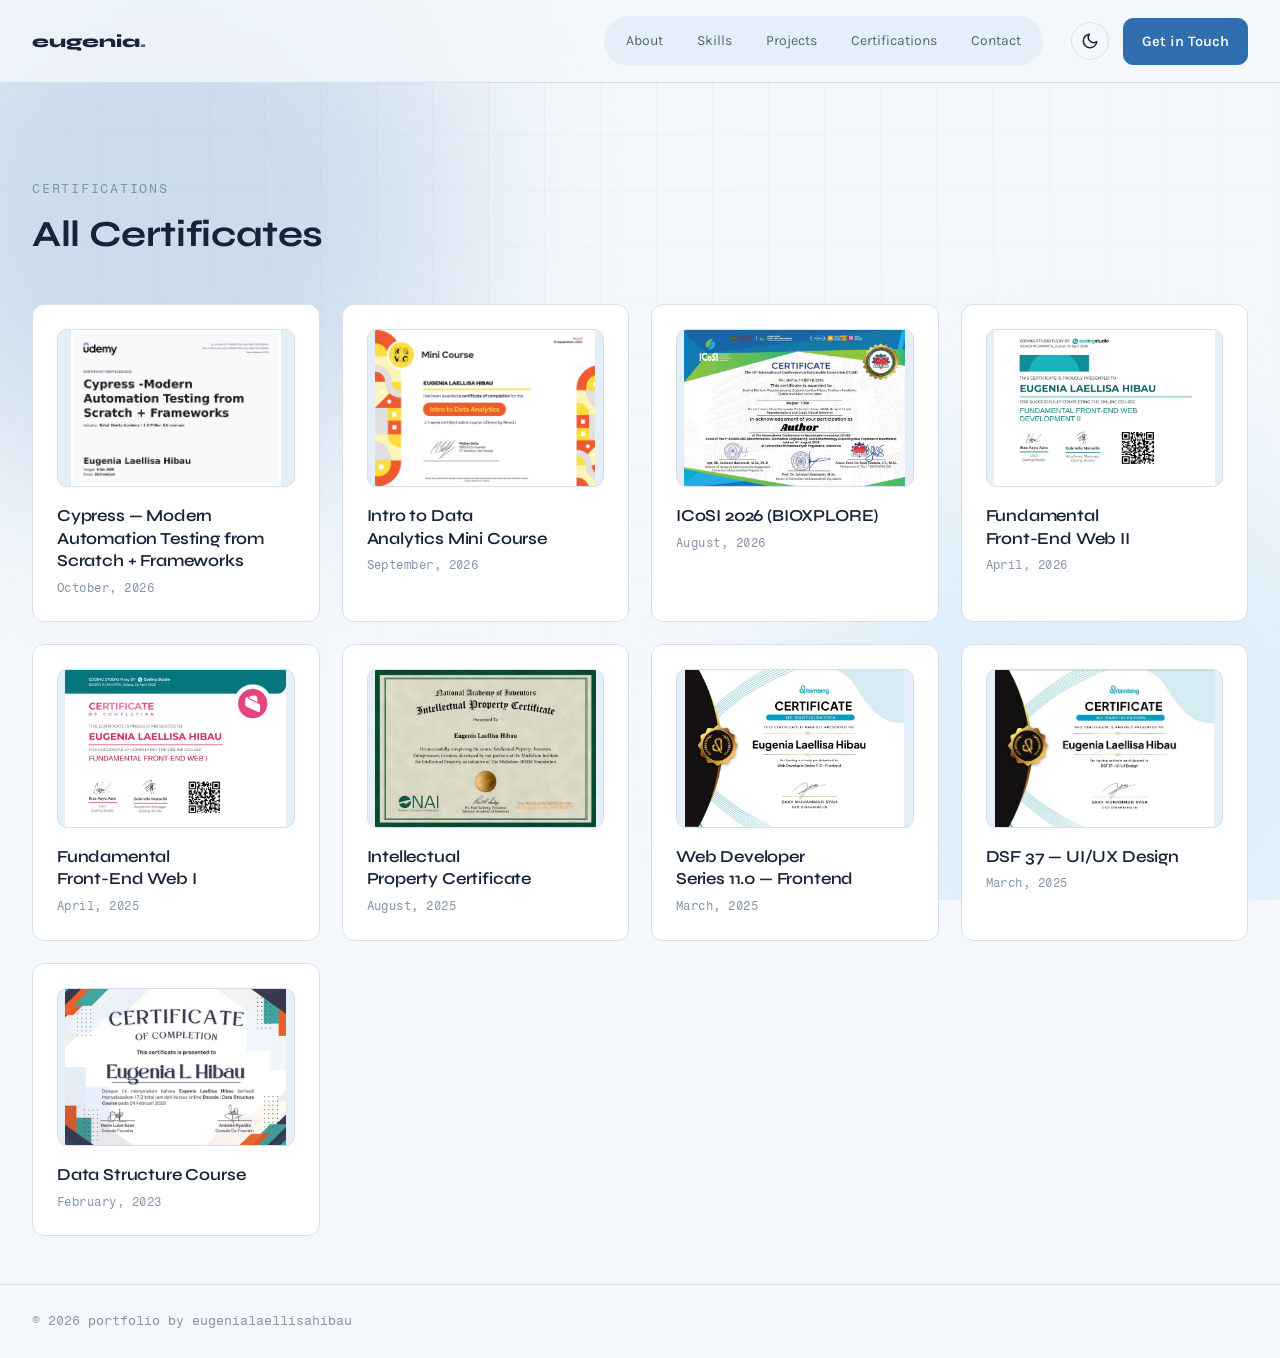
==== commit de9ba8fc: "Update portofolio terbaru" ====
--- a/certificates.html
+++ b/certificates.html
@@ -221,6 +221,31 @@
                 <button
                   type="button"
                   class="cert-thumb"
+                  data-full="assets/sertifikat/coding-studio-frontend-web-ii.jpg"
+                  data-title="Sertifikat Fundamental Front-End Web II dari Coding Studio"
+                >
+                  <img
+                    src="assets/sertifikat/coding-studio-frontend-web-ii.jpg"
+                    alt="Sertifikat Fundamental Front-End Web II dari Coding Studio"
+                    loading="lazy"
+                    decoding="async"
+                  />
+                </button>
+
+                <h3 class="cert-title">Fundamental Front-End Web II</h3>
+                <p class="cert-date">April, 2026</p>
+              </article>
+
+              <article
+                class="card-spotlight cert-card"
+                data-animated-content
+                data-ac-delay="0.24"
+                data-spotlight
+                data-tilt
+              >
+                <button
+                  type="button"
+                  class="cert-thumb"
                   data-full="assets/sertifikat/coding-studio-frontend-web-i.jpg"
                   data-title="Sertifikat Fundamental Front-End Web I dari Coding Studio"
                 >
@@ -233,13 +258,13 @@
                 </button>
 
                 <h3 class="cert-title">Fundamental Front-End Web I</h3>
-                <p class="cert-date">April, 2026</p>
-              </article>
-
-              <article
-                class="card-spotlight cert-card"
-                data-animated-content
-                data-ac-delay="0.24"
+                <p class="cert-date">April, 2025</p>
+              </article>
+
+              <article
+                class="card-spotlight cert-card"
+                data-animated-content
+                data-ac-delay="0.3"
                 data-spotlight
                 data-tilt
               >
@@ -264,7 +289,7 @@
               <article
                 class="card-spotlight cert-card"
                 data-animated-content
-                data-ac-delay="0.3"
+                data-ac-delay="0.36"
                 data-spotlight
                 data-tilt
               >
@@ -289,7 +314,7 @@
               <article
                 class="card-spotlight cert-card"
                 data-animated-content
-                data-ac-delay="0.36"
+                data-ac-delay="0.42"
                 data-spotlight
                 data-tilt
               >
@@ -314,7 +339,7 @@
               <article
                 class="card-spotlight cert-card"
                 data-animated-content
-                data-ac-delay="0.42"
+                data-ac-delay="0.48"
                 data-spotlight
                 data-tilt
               >
